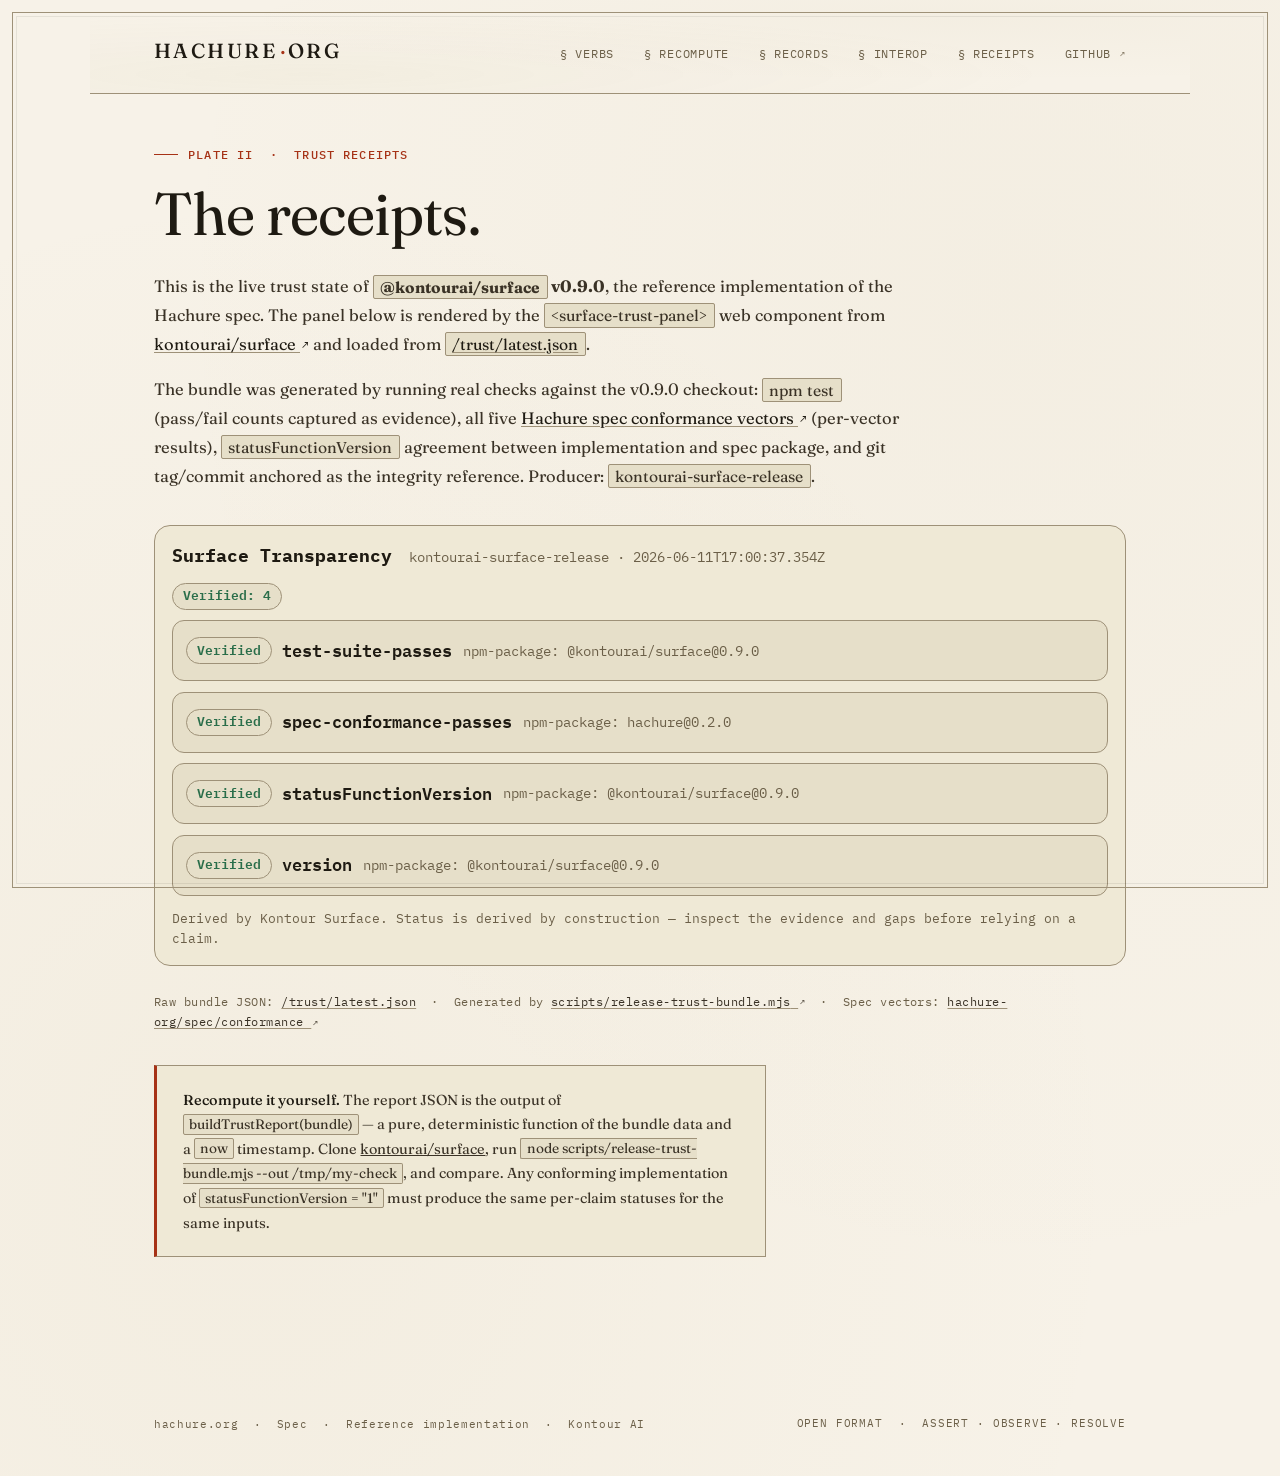
==== trust.html @ dd7e86bf "Polish mobile header and external link arrows" ====
<!DOCTYPE html>
<html lang="en">
<head>
  <meta charset="UTF-8" />
  <meta name="viewport" content="width=device-width, initial-scale=1.0" />
  <title>Receipts — Plate II · Hachure</title>
  <meta name="description" content="The live trust state of @kontourai/surface v0.9.0, the reference implementation of the Hachure spec. Generated by running real checks and capturing evidence." />
  <link rel="icon" type="image/svg+xml" href="/favicon.svg" />
  <link rel="stylesheet" href="/styles.css" />
  <!-- Surface trust-panel web component — dependency-free ES module -->
  <script type="module" src="/assets/trust-panel.js"></script>
  <style>
    /* Plate II — trust page overrides and extensions */
    .trust-intro {
      max-width: var(--col-text);
      font-size: 0.97rem;
      color: var(--ink-mid);
      line-height: 1.75;
      margin-bottom: 2rem;
    }

    .trust-intro p + p {
      margin-top: 1em;
    }

    .trust-intro code {
      font-family: inherit;
      font-size: 0.95em;
      background: var(--paper-dark);
      border: var(--rule);
      padding: 0.1em 0.4em;
      border-radius: var(--radius);
      overflow-wrap: anywhere;
    }

    .trust-intro a {
      color: var(--ink);
      text-decoration: underline;
      text-underline-offset: 2px;
      text-decoration-color: var(--ink-faint);
      transition: color 0.15s, text-decoration-color 0.15s;
    }

    .trust-intro a:hover {
      color: var(--red);
      text-decoration-color: var(--red);
    }

    /* Panel host — override Surface panel defaults to match paper palette */
    surface-trust-panel {
      display: block;
      --k-font-ui: 'IBM Plex Mono', 'Courier New', monospace;
      --k-text: var(--ink);
      --k-text-muted: var(--ink-light);
      --k-panel: var(--paper-warm);
      --k-panel-raised: var(--paper-dark);
      --k-line: var(--ink-faint);
      --k-positive: #2a6e4a;
      --k-caution: #7a5200;
      --k-negative: var(--red);
    }

    .trust-json-link {
      margin-top: 1.5rem;
      font-family: var(--font-mono);
      font-size: 0.72rem;
      color: var(--ink-light);
      letter-spacing: 0.04em;
    }

    .trust-json-link a {
      color: var(--ink-mid);
      text-decoration: underline;
      text-underline-offset: 2px;
      text-decoration-color: var(--ink-faint);
      transition: color 0.15s;
    }

    .trust-json-link a:hover {
      color: var(--red);
    }

    .recompute-note {
      margin-top: 2rem;
      padding: 1.25rem 1.5rem;
      background: var(--paper-warm);
      border: var(--rule);
      border-left: 3px solid var(--red);
      font-size: 0.85rem;
      color: var(--ink-mid);
      line-height: 1.7;
      max-width: var(--col-text);
    }

    .recompute-note strong {
      color: var(--ink);
      font-weight: 500;
    }

    .recompute-note code {
      font-family: inherit;
      font-size: 0.95em;
      background: var(--paper-dark);
      border: var(--rule);
      padding: 0.1em 0.4em;
      border-radius: var(--radius);
      overflow-wrap: anywhere;
    }
  </style>
</head>
<body>

  <!-- ============================================================
       HEADER
       ============================================================ -->
  <header class="site-header site-wrapper" role="banner">
    <a class="site-wordmark" href="/" aria-label="Hachure home">
      Hachure<span aria-hidden="true">·</span>org
    </a>
    <nav class="site-nav" aria-label="Primary navigation">
      <a href="/#verbs">§ Verbs</a>
      <a href="/#recompute">§ Recompute</a>
      <a href="/#records">§ Records</a>
      <a href="/#interop">§ Interop</a>
      <a href="/trust.html" aria-current="page">§ Receipts</a>
      <a href="https://github.com/hachure-org/spec" target="_blank" rel="noopener noreferrer">GitHub <span class="external-arrow" aria-hidden="true">↗</span><span class="sr-only"> opens external site</span></a>
    </nav>
  </header>

  <!-- ============================================================
       MAIN
       ============================================================ -->
  <main>
    <section class="section site-wrapper" aria-labelledby="trust-heading" style="padding-top: 3rem;">

      <p class="plate-label" aria-hidden="true">Plate&nbsp;II &nbsp;·&nbsp; Trust receipts</p>

      <h1 class="section-title" id="trust-heading" style="font-size: clamp(2rem, 5vw, 3.5rem);">
        The receipts.
      </h1>

      <div class="trust-intro">
        <p>
          This is the live trust state of <strong><code>@kontourai/surface</code> v0.9.0</strong>,
          the reference implementation of the Hachure spec.
          The panel below is rendered by the <code>&lt;surface-trust-panel&gt;</code> web component
          from <a href="https://github.com/kontourai/surface" target="_blank" rel="noopener noreferrer">kontourai/surface <span class="external-arrow" aria-hidden="true">↗</span><span class="sr-only"> opens external site</span></a>
          and loaded from <a href="/trust/latest.json"><code>/trust/latest.json</code></a>.
        </p>
        <p>
          The bundle was generated by running real checks against the v0.9.0 checkout:
          <code>npm test</code> (pass/fail counts captured as evidence),
          all five <a href="https://github.com/hachure-org/spec/tree/main/conformance" target="_blank" rel="noopener noreferrer">Hachure spec conformance vectors <span class="external-arrow" aria-hidden="true">↗</span><span class="sr-only"> opens external site</span></a> (per-vector results),
          <code>statusFunctionVersion</code> agreement between implementation and spec package,
          and git tag/commit anchored as the integrity reference.
          Producer: <code>kontourai-surface-release</code>.
        </p>
      </div>

      <!-- The trust panel — loads /trust/latest.json via fetch -->
      <surface-trust-panel src="/trust/latest.json"></surface-trust-panel>

      <p class="trust-json-link">
        Raw bundle JSON: <a href="/trust/latest.json">/trust/latest.json</a>
        &nbsp;·&nbsp;
        Generated by <a href="https://github.com/kontourai/surface/blob/main/scripts/release-trust-bundle.mjs" target="_blank" rel="noopener noreferrer"><code>scripts/release-trust-bundle.mjs</code> <span class="external-arrow" aria-hidden="true">↗</span><span class="sr-only"> opens external site</span></a>
        &nbsp;·&nbsp;
        Spec vectors: <a href="https://github.com/hachure-org/spec/tree/main/conformance" target="_blank" rel="noopener noreferrer">hachure-org/spec/conformance <span class="external-arrow" aria-hidden="true">↗</span><span class="sr-only"> opens external site</span></a>
      </p>

      <div class="recompute-note" role="note">
        <strong>Recompute it yourself.</strong>
        The report JSON is the output of <code>buildTrustReport(bundle)</code> — a pure, deterministic
        function of the bundle data and a <code>now</code> timestamp.
        Clone <a href="https://github.com/kontourai/surface" target="_blank" rel="noopener noreferrer">kontourai/surface</a>,
        run <code>node scripts/release-trust-bundle.mjs --out /tmp/my-check</code>,
        and compare.
        Any conforming implementation of <code>statusFunctionVersion = "1"</code> must produce the same
        per-claim statuses for the same inputs.
      </div>

    </section>

    <!-- ============================================================
         FOOTER
         ============================================================ -->
    <footer class="status-footer site-wrapper" role="contentinfo" id="status">

      <div class="site-footer-base">
        <p class="footer-base-left">
          hachure.org &nbsp;·&nbsp;
          <a href="https://github.com/hachure-org/spec" target="_blank" rel="noopener noreferrer">Spec</a>
          &nbsp;·&nbsp;
          <a href="https://github.com/kontourai/surface" target="_blank" rel="noopener noreferrer">Reference implementation</a>
          &nbsp;·&nbsp;
          <a href="https://kontourai.io" target="_blank" rel="noopener noreferrer">Kontour AI</a>
        </p>
        <p class="footer-base-right">
          Open format &nbsp;·&nbsp; Assert · Observe · Resolve
        </p>
      </div>

    </footer>

  </main>

  <!-- Scroll-reveal -->
  <script>
    (function () {
      if (!('IntersectionObserver' in window)) return;
      var observer = new IntersectionObserver(function (entries) {
        entries.forEach(function (entry) {
          if (entry.isIntersecting) {
            entry.target.classList.add('visible');
            observer.unobserve(entry.target);
          }
        });
      }, { threshold: 0.08 });
      document.querySelectorAll('.reveal').forEach(function (el) {
        observer.observe(el);
      });
    }());
  </script>

</body>
</html>
---- styles.css ----
/* ============================================================
   HACHURE.ORG — Cartographic survey-plate aesthetic
   Vintage engraved map × modern spec document
   ============================================================ */

/* --- Google Fonts --- */
@import url('https://fonts.googleapis.com/css2?family=Fraunces:ital,opsz,wght@0,9..144,300;0,9..144,400;0,9..144,500;0,9..144,600;1,9..144,300;1,9..144,400&family=IBM+Plex+Mono:wght@400;500&display=swap');

/* --- Design tokens --- */
:root {
  /* Paper and ink — iron-gall palette */
  --paper:        #F7F2E8;
  --paper-warm:   #EFE9D6;
  --paper-dark:   #E6DFC9;
  --ink:          #1E1A12;        /* iron-gall near-black */
  --ink-mid:      #3A3226;        /* mid ink for body */
  --ink-light:    #6B5F48;        /* light ink for marginalia */
  --ink-faint:    #9E9178;        /* faintest ink — rules, plates */

  /* Surveyor's red — single sharp accent */
  --red:          #A63216;        /* oxide / cadmium red */
  --red-light:    #C94020;        /* brighter red for hover */
  --red-faint:    rgba(166, 50, 22, 0.12);

  /* Typography */
  --font-display: 'Fraunces', Georgia, 'Times New Roman', serif;
  --font-body:    'Fraunces', Georgia, 'Times New Roman', serif;
  --font-mono:    'IBM Plex Mono', 'Courier New', monospace;

  /* Spacing — generous survey-plate margins */
  --gutter:       clamp(1.5rem, 5vw, 4rem);
  --col-text:     68ch;
  --radius:       2px;
  --sticky-header-offset: 7rem;

  /* Thin rules */
  --rule:         1px solid var(--ink-faint);
  --rule-accent:  1px solid var(--red);
}

/* --- Reset & base --- */
*, *::before, *::after {
  box-sizing: border-box;
  margin: 0;
  padding: 0;
}

html {
  font-size: 17px;
  -webkit-font-smoothing: antialiased;
  text-rendering: optimizeLegibility;
  scroll-behavior: smooth;
  scroll-padding-top: var(--sticky-header-offset);
}

body {
  background-color: var(--paper);
  color: var(--ink);
  font-family: var(--font-body);
  font-weight: 400;
  line-height: 1.65;
  min-height: 100vh;
  /* Subtle paper texture via CSS noise pattern */
  background-image:
    radial-gradient(ellipse at 20% 80%, rgba(180,160,100,0.06) 0%, transparent 60%),
    radial-gradient(ellipse at 80% 20%, rgba(160,140,80,0.04) 0%, transparent 60%);
}

/* --- Plate border framing --- */
body::before {
  content: '';
  display: block;
  position: fixed;
  inset: 12px;
  border: 1px solid var(--ink-faint);
  pointer-events: none;
  z-index: 100;
}

body::after {
  content: '';
  display: block;
  position: fixed;
  inset: 16px;
  border: 1px solid rgba(30, 26, 18, 0.08);
  pointer-events: none;
  z-index: 99;
}

/* --- Layout wrapper --- */
.site-wrapper {
  max-width: 1100px;
  margin: 0 auto;
  padding: 0 var(--gutter);
}

/* ============================================================
   HEADER / NAV
   ============================================================ */

.site-header {
  position: sticky;
  top: 0;
  z-index: 80;
  padding-block: 2rem 1.5rem;
  background-color: var(--paper);
  background-image:
    radial-gradient(ellipse at 20% 80%, rgba(180,160,100,0.06) 0%, transparent 60%),
    radial-gradient(ellipse at 80% 20%, rgba(160,140,80,0.04) 0%, transparent 60%);
  border-bottom: var(--rule);
  display: flex;
  align-items: baseline;
  justify-content: space-between;
  gap: 1rem;
  flex-wrap: wrap;
}

.site-wordmark {
  font-family: var(--font-display);
  font-size: clamp(1rem, 2.5vw, 1.2rem);
  font-weight: 500;
  letter-spacing: 0.12em;
  text-transform: uppercase;
  color: var(--ink);
  text-decoration: none;
}

.site-wordmark span {
  color: var(--red);
  margin-left: 0.15em;
}

.site-nav {
  display: flex;
  gap: 1.75rem;
  align-items: baseline;
  flex-wrap: wrap;
}

.site-nav a {
  font-family: var(--font-mono);
  font-size: 0.72rem;
  font-weight: 400;
  letter-spacing: 0.06em;
  color: var(--ink-light);
  text-decoration: none;
  text-transform: uppercase;
  transition: color 0.15s ease;
}

.site-nav a:hover {
  color: var(--red);
}

.external-arrow {
  display: inline-block;
  font-family: var(--font-mono);
  font-size: 0.68em;
  line-height: 1;
  margin-left: 0.18em;
  position: relative;
  top: -0.08em;
}

/* ============================================================
   HERO
   ============================================================ */

.hero {
  position: relative;
  padding-block-start: 3rem;
  overflow: hidden;
}

.hero-grid {
  display: grid;
  grid-template-columns: 1fr 1fr;
  gap: 3rem;
  align-items: start;
}

.hero-text {
  padding-top: 2rem;
  position: relative;
  z-index: 2;
}

/* Plate number — marginalia style */
.plate-label {
  font-family: var(--font-mono);
  font-size: 0.68rem;
  font-weight: 500;
  letter-spacing: 0.1em;
  color: var(--red);
  text-transform: uppercase;
  margin-bottom: 1rem;
  display: flex;
  align-items: center;
  gap: 0.6rem;
}

.plate-label::before {
  content: '';
  display: inline-block;
  width: 24px;
  height: 1px;
  background: var(--red);
}

.hero-heading {
  font-family: var(--font-display);
  font-size: clamp(3.5rem, 8vw, 6.5rem);
  font-weight: 300;
  line-height: 0.92;
  letter-spacing: -0.02em;
  color: var(--ink);
  margin-bottom: 0.5rem;

  /* Staggered fade-up on load */
  animation: fade-up 0.7s ease-out both;
  animation-delay: 0.1s;
}

.hero-subhead {
  font-family: var(--font-display);
  font-size: clamp(1.1rem, 2.5vw, 1.55rem);
  font-weight: 300;
  font-style: italic;
  color: var(--ink-mid);
  margin-bottom: 2.5rem;
  line-height: 1.3;

  animation: fade-up 0.7s ease-out both;
  animation-delay: 0.22s;
}

.hero-definition {
  font-size: 0.98rem;
  font-weight: 400;
  color: var(--ink-mid);
  line-height: 1.7;
  max-width: 48ch;
  border-left: 2px solid var(--ink-faint);
  padding-left: 1.2rem;
  margin-bottom: 2.5rem;

  animation: fade-up 0.7s ease-out both;
  animation-delay: 0.34s;
}

.hero-definition strong {
  color: var(--ink);
  font-weight: 500;
}

.hero-namespace {
  font-family: var(--font-mono);
  font-size: 0.75rem;
  color: var(--ink-light);
  letter-spacing: 0.04em;

  animation: fade-up 0.7s ease-out both;
  animation-delay: 0.46s;
}

.hero-namespace code {
  background: var(--paper-dark);
  border: var(--rule);
  padding: 0.15em 0.5em;
  border-radius: var(--radius);
  font-family: var(--font-mono);
  color: var(--ink);
}

/* Hero SVG panel */
.hero-illustration {
  position: relative;
  display: flex;
  align-items: flex-start;
  justify-content: center;
  overflow: hidden;
  opacity: 0;
  animation: fade-in 1s ease-out 0.3s both;
}

.hero-illustration img,
.hero-illustration svg {
  width: 100%;
  height: auto;
  max-width: 480px;
  display: block;
  filter: sepia(8%) contrast(1.05);
}

/* Thin plate rule below hero */
.hero-rule {
  margin: 3rem 0 0;
  border: none;
  border-top: var(--rule);
  position: relative;
}

.hero-rule::after {
  content: '— PLATE I —';
  position: absolute;
  top: -0.7em;
  left: 50%;
  transform: translateX(-50%);
  background: var(--paper);
  padding: 0 1em;
  font-family: var(--font-mono);
  font-size: 0.6rem;
  letter-spacing: 0.14em;
  color: var(--ink-faint);
  text-transform: uppercase;
}

/* ============================================================
   SECTION COMMON
   ============================================================ */

.section {
  padding-block: 4rem;
  border-bottom: var(--rule);
}

#verbs {
  scroll-margin-top: 2rem;
}

.section:last-of-type {
  border-bottom: none;
}

.section-label {
  font-family: var(--font-mono);
  font-size: 0.68rem;
  font-weight: 500;
  letter-spacing: 0.1em;
  color: var(--red);
  text-transform: uppercase;
  margin-bottom: 1.25rem;
  display: flex;
  align-items: center;
  gap: 0.75rem;
}

.section-number {
  font-style: normal;
  color: var(--ink-light);
  font-weight: 400;
}

.section-title {
  font-family: var(--font-display);
  font-size: clamp(1.8rem, 4vw, 2.8rem);
  font-weight: 400;
  line-height: 1.1;
  letter-spacing: -0.01em;
  color: var(--ink);
  margin-bottom: 1.5rem;
}

.section-body {
  max-width: var(--col-text);
  font-size: 0.97rem;
  color: var(--ink-mid);
  line-height: 1.75;
}

.section-body p + p {
  margin-top: 1em;
}

/* ============================================================
   §1 — THE THREE VERBS (Assert / Observe / Resolve)
   ============================================================ */

.verbs-grid {
  display: grid;
  grid-template-columns: repeat(3, 1fr);
  gap: 0;
  border: var(--rule);
  margin-top: 2.5rem;
}

.verb-card {
  padding: 2rem 1.75rem;
  border-right: var(--rule);
  position: relative;
}

.verb-card:last-child {
  border-right: none;
}

.verb-number {
  font-family: var(--font-mono);
  font-size: 0.62rem;
  font-weight: 500;
  letter-spacing: 0.1em;
  color: var(--ink-faint);
  text-transform: uppercase;
  margin-bottom: 0.75rem;
  display: block;
}

.verb-name {
  font-family: var(--font-display);
  font-size: clamp(1.6rem, 3.5vw, 2.4rem);
  font-weight: 400;
  color: var(--ink);
  line-height: 1;
  margin-bottom: 0.75rem;
}

.verb-name em {
  font-style: italic;
  color: var(--red);
}

.verb-desc {
  font-size: 0.88rem;
  color: var(--ink-mid);
  line-height: 1.65;
}

/* thin accent rule top on hover */
.verb-card::before {
  content: '';
  display: block;
  position: absolute;
  top: -1px;
  left: 0;
  right: 0;
  height: 2px;
  background: var(--red);
  transform: scaleX(0);
  transform-origin: left;
  transition: transform 0.25s ease;
}

.verb-card:hover::before {
  transform: scaleX(1);
}

/* ============================================================
   §2 — RECOMPUTE IT YOURSELF
   ============================================================ */

.recompute-layout {
  display: grid;
  grid-template-columns: 5fr 4fr;
  gap: 4rem;
  align-items: start;
}

.status-formula {
  margin: 2rem 0;
  padding: 1.5rem 1.75rem;
  background: var(--paper-warm);
  border: var(--rule);
  border-left: 3px solid var(--red);
  position: relative;
}

.status-formula code {
  font-family: var(--font-mono);
  font-size: clamp(0.78rem, 1.5vw, 0.9rem);
  color: var(--ink);
  letter-spacing: 0.02em;
  white-space: pre-wrap;
  word-break: break-word;
}

.status-formula .formula-label {
  font-family: var(--font-mono);
  font-size: 0.6rem;
  letter-spacing: 0.1em;
  text-transform: uppercase;
  color: var(--red);
  margin-bottom: 0.5rem;
  display: block;
}

.status-list {
  margin-top: 1.5rem;
}

.status-list-title {
  font-family: var(--font-mono);
  font-size: 0.7rem;
  letter-spacing: 0.1em;
  text-transform: uppercase;
  color: var(--ink-light);
  margin-bottom: 1rem;
}

.status-table {
  width: 100%;
  border-collapse: collapse;
  font-size: 0.82rem;
}

.status-table tr {
  border-bottom: 1px solid var(--paper-dark);
}

.status-table tr:last-child {
  border-bottom: none;
}

.status-table td {
  padding: 0.5rem 0;
  vertical-align: top;
}

.status-table td:first-child {
  font-family: var(--font-mono);
  font-size: 0.75rem;
  color: var(--ink);
  font-weight: 500;
  width: 7em;
  padding-right: 1rem;
  white-space: nowrap;
}

.status-table td:last-child {
  color: var(--ink-mid);
  line-height: 1.55;
}

/* Status badge dots */
.status-dot {
  display: inline-block;
  width: 6px;
  height: 6px;
  border-radius: 50%;
  margin-right: 0.4em;
  vertical-align: middle;
  position: relative;
  top: -1px;
}

.dot-unknown     { background: var(--ink-faint); }
.dot-proposed    { background: #8B7355; }
.dot-assumed     { background: #6B8C6B; }
.dot-verified    { background: var(--red); }
.dot-stale       { background: #B8860B; }
.dot-disputed    { background: #A0522D; }
.dot-superseded  { background: var(--ink-light); }
.dot-rejected    { background: var(--ink-mid); }

/* Conformance block (right column) */
.conformance-aside {
  padding-top: 0.5rem;
}

.conformance-aside h3 {
  font-family: var(--font-display);
  font-size: 1.1rem;
  font-weight: 400;
  font-style: italic;
  color: var(--ink);
  margin-bottom: 1rem;
  padding-bottom: 0.75rem;
  border-bottom: var(--rule);
}

.conformance-aside p {
  font-size: 0.86rem;
  color: var(--ink-mid);
  line-height: 1.7;
  margin-bottom: 1rem;
}

.conformance-aside .mono-note {
  font-family: var(--font-mono);
  font-size: 0.72rem;
  color: var(--ink-light);
  letter-spacing: 0.02em;
  padding: 0.75rem;
  background: var(--paper-warm);
  border: var(--rule);
  line-height: 1.6;
}

/* ============================================================
   §3 — CORE RECORDS
   ============================================================ */

.records-intro {
  max-width: var(--col-text);
  font-size: 0.97rem;
  color: var(--ink-mid);
  line-height: 1.75;
  margin-bottom: 2.5rem;
}

.records-strip {
  display: grid;
  grid-template-columns: repeat(auto-fill, minmax(280px, 1fr));
  gap: 0;
  border: var(--rule);
}

.record-item {
  padding: 1.5rem 1.5rem 1.25rem;
  border-bottom: var(--rule);
  border-right: var(--rule);
  position: relative;
  transition: background 0.15s ease;
}

.record-item:hover {
  background: var(--paper-warm);
}

/* Remove right border for items at right edge */
.record-item:nth-child(3n),
.record-item:last-child {
  border-right: none;
}

/* Last row: remove bottom borders */
.record-item:nth-last-child(-n+3) {
  border-bottom: none;
}

.record-name {
  font-family: var(--font-mono);
  font-size: 0.8rem;
  font-weight: 500;
  color: var(--ink);
  letter-spacing: 0.03em;
  margin-bottom: 0.5rem;
  display: flex;
  align-items: center;
  gap: 0.5rem;
}

.record-name::before {
  content: '';
  display: inline-block;
  width: 5px;
  height: 5px;
  background: var(--red);
  border-radius: 50%;
  flex-shrink: 0;
}

.record-desc {
  font-size: 0.84rem;
  color: var(--ink-mid);
  line-height: 1.6;
}

/* ============================================================
   §4 — PLAYS NICELY
   ============================================================ */

.interop-intro {
  max-width: var(--col-text);
  font-size: 0.97rem;
  color: var(--ink-mid);
  line-height: 1.75;
  margin-bottom: 2.5rem;
}

.interop-grid {
  display: grid;
  grid-template-columns: repeat(auto-fill, minmax(220px, 1fr));
  gap: 0;
  border: var(--rule);
}

.interop-item {
  padding: 1.5rem;
  border-bottom: var(--rule);
  border-right: var(--rule);
}

.interop-item:nth-child(4n) {
  border-right: none;
}

.interop-item:nth-last-child(-n+4) {
  border-bottom: none;
}

.interop-standard {
  font-family: var(--font-mono);
  font-size: 0.72rem;
  font-weight: 500;
  color: var(--red);
  letter-spacing: 0.06em;
  text-transform: uppercase;
  margin-bottom: 0.5rem;
  display: block;
}

.interop-role {
  font-size: 0.82rem;
  color: var(--ink-mid);
  line-height: 1.6;
}

.interop-role strong {
  color: var(--ink);
  font-weight: 500;
}

/* ============================================================
   §5 — STATUS / FOOTER
   ============================================================ */

.status-footer {
  padding-block: 3.5rem 2.5rem;
}

.status-footer-grid {
  display: grid;
  grid-template-columns: 1fr 1fr 1fr;
  gap: 3rem;
  padding-bottom: 3rem;
  border-bottom: var(--rule);
}

.footer-col-title {
  font-family: var(--font-mono);
  font-size: 0.66rem;
  font-weight: 500;
  letter-spacing: 0.12em;
  text-transform: uppercase;
  color: var(--ink-faint);
  margin-bottom: 1rem;
  padding-bottom: 0.6rem;
  border-bottom: var(--rule);
}

.footer-col-body {
  font-size: 0.85rem;
  color: var(--ink-mid);
  line-height: 1.7;
}

.footer-col-body a {
  color: var(--ink);
  text-decoration: underline;
  text-underline-offset: 2px;
  text-decoration-color: var(--ink-faint);
  transition: color 0.15s, text-decoration-color 0.15s;
}

.footer-col-body a:hover {
  color: var(--red);
  text-decoration-color: var(--red);
}

.footer-col-body code {
  font-family: var(--font-mono);
  font-size: 0.78rem;
  background: var(--paper-dark);
  border: var(--rule);
  padding: 0.1em 0.4em;
  border-radius: var(--radius);
}

.footer-col-body .status-badge {
  display: inline-block;
  font-family: var(--font-mono);
  font-size: 0.65rem;
  font-weight: 500;
  letter-spacing: 0.06em;
  text-transform: uppercase;
  color: var(--red);
  border: 1px solid var(--red);
  padding: 0.2em 0.5em;
  border-radius: var(--radius);
  margin-bottom: 0.75rem;
}

.site-footer-base {
  display: flex;
  align-items: center;
  justify-content: space-between;
  flex-wrap: wrap;
  gap: 1rem;
  padding-top: 1.75rem;
}

.footer-base-left {
  font-family: var(--font-mono);
  font-size: 0.66rem;
  letter-spacing: 0.06em;
  color: var(--ink-light);
}

.footer-base-left a {
  color: var(--ink-light);
  text-decoration: none;
  transition: color 0.15s;
}

.footer-base-left a:hover {
  color: var(--red);
}

.footer-base-right {
  font-family: var(--font-mono);
  font-size: 0.62rem;
  letter-spacing: 0.08em;
  color: var(--ink-light);
  text-transform: uppercase;
}

/* ============================================================
   ANIMATIONS
   ============================================================ */

@keyframes fade-up {
  from {
    opacity: 0;
    transform: translateY(14px);
  }
  to {
    opacity: 1;
    transform: translateY(0);
  }
}

@keyframes fade-in {
  from { opacity: 0; }
  to   { opacity: 1; }
}

/* Section reveal on scroll */
.reveal {
  opacity: 0;
  transform: translateY(20px);
  transition: opacity 0.6s ease, transform 0.6s ease;
}

.reveal.visible {
  opacity: 1;
  transform: none;
}

@media (prefers-reduced-motion: reduce) {
  .reveal {
    opacity: 1;
    transform: none;
    transition: none;
  }
  .hero-heading, .hero-subhead, .hero-definition,
  .hero-namespace, .hero-illustration {
    animation: none;
    opacity: 1;
    transform: none;
  }
}

/* ============================================================
   RESPONSIVE
   ============================================================ */

@media (max-width: 900px) {
  :root {
    --sticky-header-offset: 8.5rem;
  }

  .hero-grid {
    grid-template-columns: 1fr;
    gap: 2rem;
  }

  .hero-illustration {
    order: -1;
    opacity: 1;
  }

  .hero-illustration img {
    max-width: 320px;
    margin: 0 auto;
  }

  .recompute-layout {
    grid-template-columns: 1fr;
    gap: 2.5rem;
  }

  .verbs-grid {
    grid-template-columns: 1fr;
  }

  .verb-card {
    border-right: none;
    border-bottom: var(--rule);
  }

  .verb-card:last-child {
    border-bottom: none;
  }

  .status-footer-grid {
    grid-template-columns: 1fr 1fr;
    gap: 2rem;
  }
}

@media (max-width: 600px) {
  :root {
    --sticky-header-offset: 7.25rem;
  }

  body::before, body::after { display: none; }

  .site-header {
    align-items: flex-start;
    gap: 0.75rem;
    padding-block: 0.9rem 0.8rem;
  }

  .site-nav {
    display: grid;
    grid-template-columns: repeat(3, minmax(0, 1fr));
    gap: 0.35rem 0.75rem;
    width: 100%;
  }

  .site-nav a {
    font-size: 0.62rem;
    line-height: 1.25;
    white-space: nowrap;
  }

  .status-footer-grid {
    grid-template-columns: 1fr;
  }

  .records-strip {
    grid-template-columns: 1fr;
  }

  .record-item {
    border-right: none !important;
  }

  .record-item:nth-last-child(-n+3) {
    border-bottom: var(--rule) !important;
  }

  .record-item:last-child {
    border-bottom: none !important;
  }

  .interop-grid {
    grid-template-columns: 1fr 1fr;
  }

  .interop-item:nth-child(4n) {
    border-right: var(--rule);
  }

  .interop-item:nth-child(2n) {
    border-right: none !important;
  }

  .site-footer-base {
    flex-direction: column;
    gap: 0.5rem;
  }
}

/* ============================================================
   UTILITY
   ============================================================ */

.sr-only {
  position: absolute;
  width: 1px;
  height: 1px;
  padding: 0;
  margin: -1px;
  overflow: hidden;
  clip: rect(0,0,0,0);
  white-space: nowrap;
  border-width: 0;
}

a {
  color: inherit;
}

code {
  font-family: inherit;
  font-size: 0.95em;
  overflow-wrap: anywhere;
}
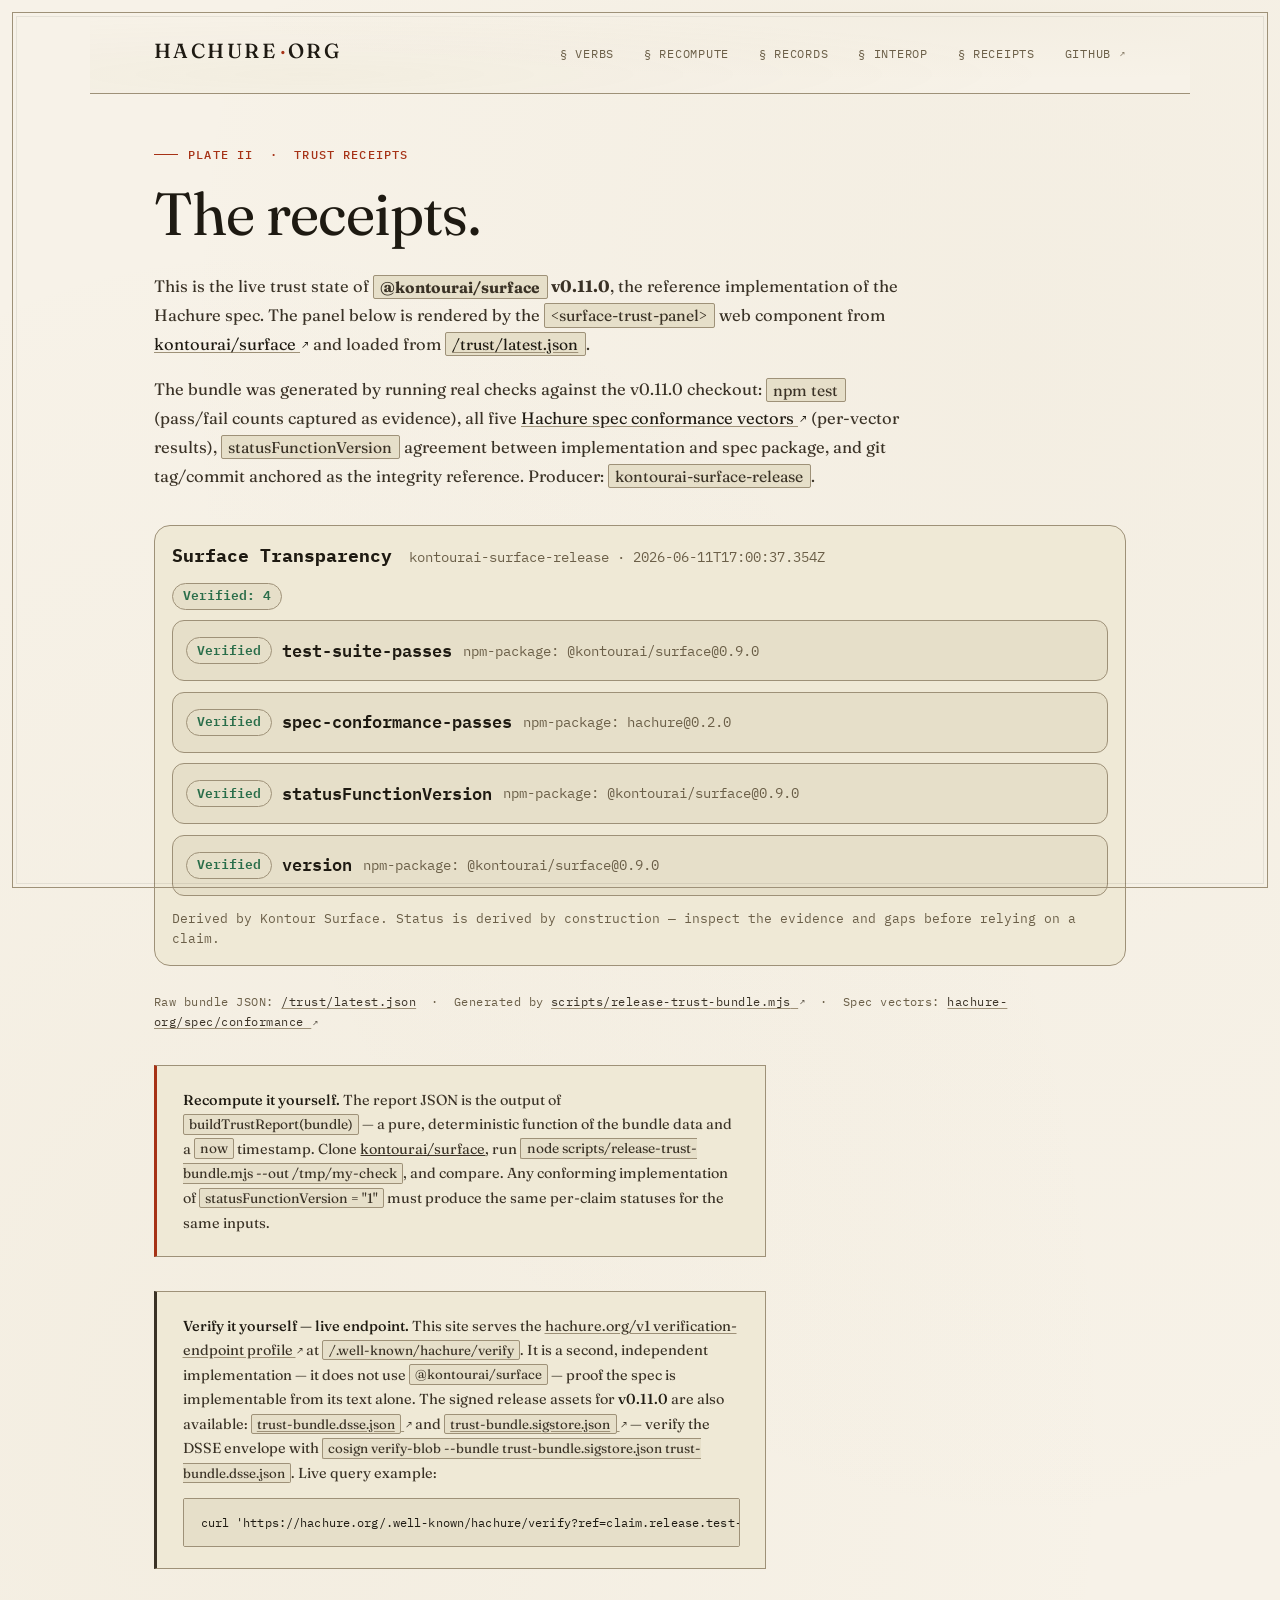
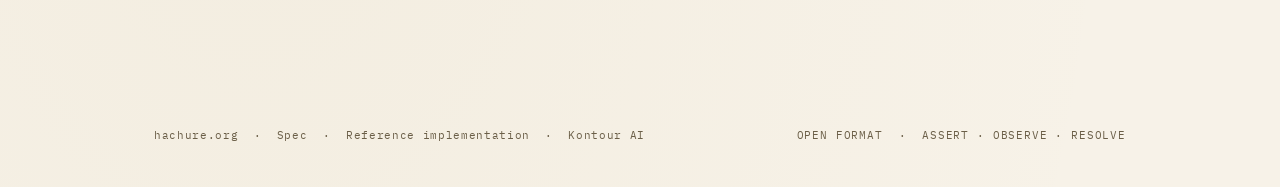
==== commit dc20d2bd: "Verification endpoint: live /.well-known/hachure/verify + v0.11.0 trust bundle - functions/[[path]]." ====
--- a/trust.html
+++ b/trust.html
@@ -4,7 +4,7 @@
   <meta charset="UTF-8" />
   <meta name="viewport" content="width=device-width, initial-scale=1.0" />
   <title>Receipts — Plate II · Hachure</title>
-  <meta name="description" content="The live trust state of @kontourai/surface v0.9.0, the reference implementation of the Hachure spec. Generated by running real checks and capturing evidence." />
+  <meta name="description" content="The live trust state of @kontourai/surface v0.11.0, the reference implementation of the Hachure spec. Generated by running real checks and capturing evidence." />
   <link rel="icon" type="image/svg+xml" href="/favicon.svg" />
   <link rel="stylesheet" href="/styles.css" />
   <!-- Surface trust-panel web component — dependency-free ES module -->
@@ -105,6 +105,59 @@
       padding: 0.1em 0.4em;
       border-radius: var(--radius);
       overflow-wrap: anywhere;
+    }
+
+    .verify-note {
+      margin-top: 2rem;
+      padding: 1.25rem 1.5rem;
+      background: var(--paper-warm);
+      border: var(--rule);
+      border-left: 3px solid var(--ink-mid);
+      font-size: 0.85rem;
+      color: var(--ink-mid);
+      line-height: 1.7;
+      max-width: var(--col-text);
+    }
+
+    .verify-note strong {
+      color: var(--ink);
+      font-weight: 500;
+    }
+
+    .verify-note code {
+      font-family: inherit;
+      font-size: 0.92em;
+      background: var(--paper-dark);
+      border: var(--rule);
+      padding: 0.1em 0.4em;
+      border-radius: var(--radius);
+      overflow-wrap: anywhere;
+    }
+
+    .verify-note a {
+      color: var(--ink-mid);
+      text-decoration: underline;
+      text-underline-offset: 2px;
+      text-decoration-color: var(--ink-faint);
+      transition: color 0.15s;
+    }
+
+    .verify-note a:hover {
+      color: var(--red);
+    }
+
+    .verify-curl {
+      margin-top: 0.75rem;
+      padding: 0.75rem 1rem;
+      background: var(--paper-dark);
+      border: var(--rule);
+      border-radius: var(--radius);
+      font-family: var(--font-mono);
+      font-size: 0.72rem;
+      color: var(--ink);
+      overflow-x: auto;
+      white-space: pre;
+      letter-spacing: 0.01em;
     }
   </style>
 </head>
@@ -141,14 +194,14 @@
 
       <div class="trust-intro">
         <p>
-          This is the live trust state of <strong><code>@kontourai/surface</code> v0.9.0</strong>,
+          This is the live trust state of <strong><code>@kontourai/surface</code> v0.11.0</strong>,
           the reference implementation of the Hachure spec.
           The panel below is rendered by the <code>&lt;surface-trust-panel&gt;</code> web component
           from <a href="https://github.com/kontourai/surface" target="_blank" rel="noopener noreferrer">kontourai/surface <span class="external-arrow" aria-hidden="true">↗</span><span class="sr-only"> opens external site</span></a>
           and loaded from <a href="/trust/latest.json"><code>/trust/latest.json</code></a>.
         </p>
         <p>
-          The bundle was generated by running real checks against the v0.9.0 checkout:
+          The bundle was generated by running real checks against the v0.11.0 checkout:
           <code>npm test</code> (pass/fail counts captured as evidence),
           all five <a href="https://github.com/hachure-org/spec/tree/main/conformance" target="_blank" rel="noopener noreferrer">Hachure spec conformance vectors <span class="external-arrow" aria-hidden="true">↗</span><span class="sr-only"> opens external site</span></a> (per-vector results),
           <code>statusFunctionVersion</code> agreement between implementation and spec package,
@@ -177,6 +230,23 @@
         and compare.
         Any conforming implementation of <code>statusFunctionVersion = "1"</code> must produce the same
         per-claim statuses for the same inputs.
+      </div>
+
+      <div class="verify-note" role="note">
+        <strong>Verify it yourself — live endpoint.</strong>
+        This site serves the
+        <a href="https://github.com/hachure-org/spec/blob/main/verification-endpoint.md" target="_blank" rel="noopener noreferrer">hachure.org/v1 verification-endpoint profile <span class="external-arrow" aria-hidden="true">↗</span><span class="sr-only"> opens external site</span></a>
+        at <code>/.well-known/hachure/verify</code>.
+        It is a second, independent implementation — it does not use <code>@kontourai/surface</code> —
+        proof the spec is implementable from its text alone.
+        The signed release assets for <strong>v0.11.0</strong> are also available:
+        <a href="https://github.com/kontourai/surface/releases/download/v0.11.0/trust-bundle.dsse.json" target="_blank" rel="noopener noreferrer"><code>trust-bundle.dsse.json</code> <span class="external-arrow" aria-hidden="true">↗</span><span class="sr-only"> opens external site</span></a>
+        and
+        <a href="https://github.com/kontourai/surface/releases/download/v0.11.0/trust-bundle.sigstore.json" target="_blank" rel="noopener noreferrer"><code>trust-bundle.sigstore.json</code> <span class="external-arrow" aria-hidden="true">↗</span><span class="sr-only"> opens external site</span></a>
+        — verify the DSSE envelope with
+        <code>cosign verify-blob --bundle trust-bundle.sigstore.json trust-bundle.dsse.json</code>.
+        Live query example:
+        <div class="verify-curl">curl 'https://hachure.org/.well-known/hachure/verify?ref=claim.release.test-suite-passes'</div>
       </div>
 
     </section>
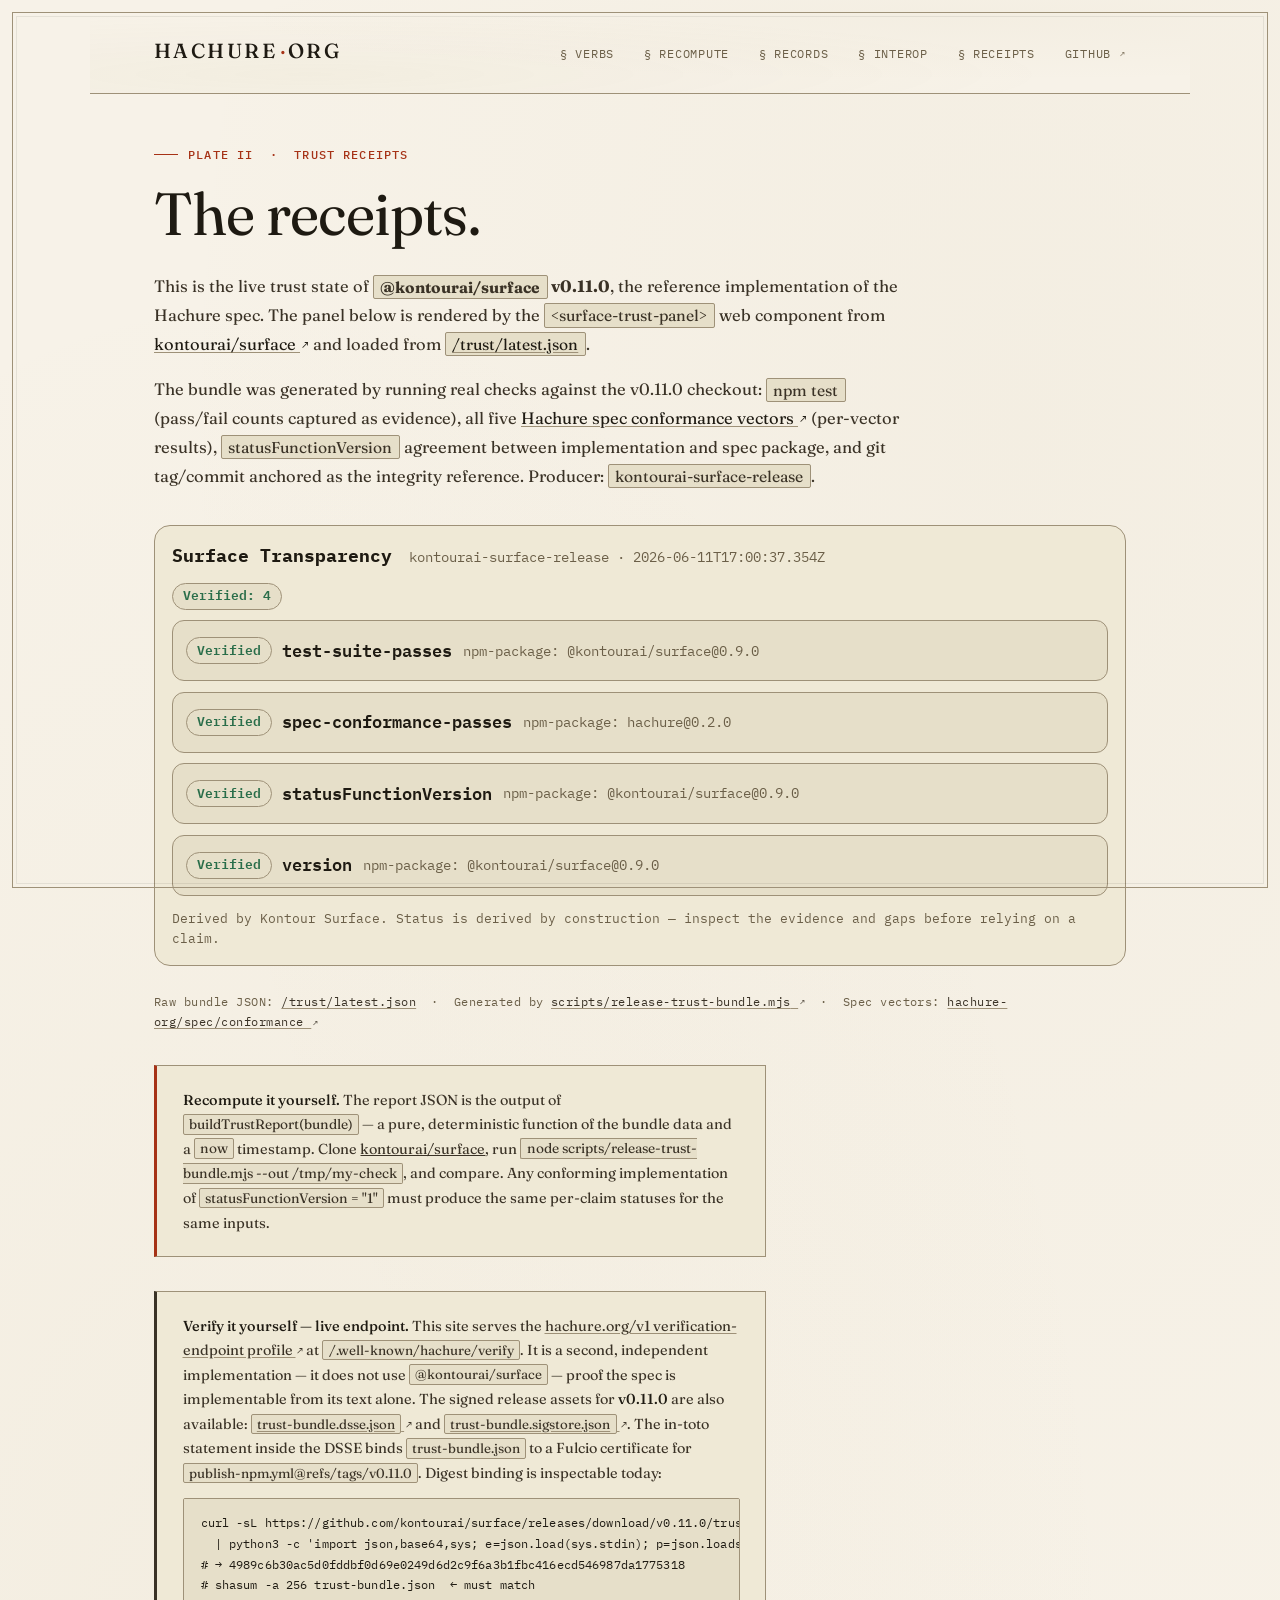
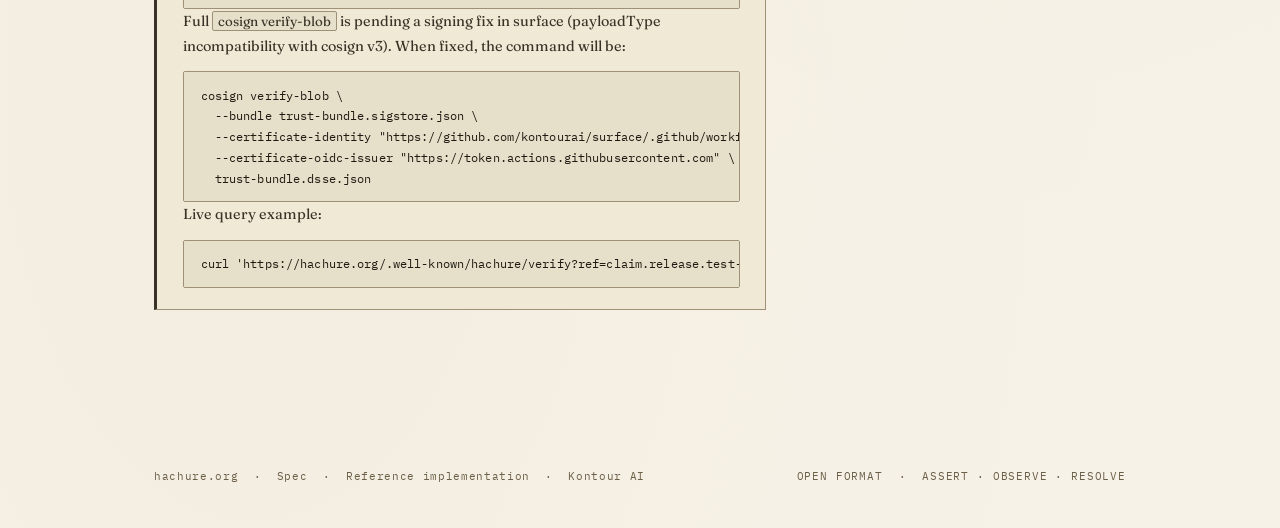
==== commit b2ba09b8: "Fix /trust.html 308 redirect and broken cosign command (demo rehearsal) Two bugs surfaced by demo dr" ====
--- a/trust.html
+++ b/trust.html
@@ -175,7 +175,7 @@
       <a href="/#recompute">§ Recompute</a>
       <a href="/#records">§ Records</a>
       <a href="/#interop">§ Interop</a>
-      <a href="/trust.html" aria-current="page">§ Receipts</a>
+      <a href="/trust" aria-current="page">§ Receipts</a>
       <a href="https://github.com/hachure-org/spec" target="_blank" rel="noopener noreferrer">GitHub <span class="external-arrow" aria-hidden="true">↗</span><span class="sr-only"> opens external site</span></a>
     </nav>
   </header>
@@ -242,9 +242,22 @@
         The signed release assets for <strong>v0.11.0</strong> are also available:
         <a href="https://github.com/kontourai/surface/releases/download/v0.11.0/trust-bundle.dsse.json" target="_blank" rel="noopener noreferrer"><code>trust-bundle.dsse.json</code> <span class="external-arrow" aria-hidden="true">↗</span><span class="sr-only"> opens external site</span></a>
         and
-        <a href="https://github.com/kontourai/surface/releases/download/v0.11.0/trust-bundle.sigstore.json" target="_blank" rel="noopener noreferrer"><code>trust-bundle.sigstore.json</code> <span class="external-arrow" aria-hidden="true">↗</span><span class="sr-only"> opens external site</span></a>
-        — verify the DSSE envelope with
-        <code>cosign verify-blob --bundle trust-bundle.sigstore.json trust-bundle.dsse.json</code>.
+        <a href="https://github.com/kontourai/surface/releases/download/v0.11.0/trust-bundle.sigstore.json" target="_blank" rel="noopener noreferrer"><code>trust-bundle.sigstore.json</code> <span class="external-arrow" aria-hidden="true">↗</span><span class="sr-only"> opens external site</span></a>.
+        The in-toto statement inside the DSSE binds <code>trust-bundle.json</code>
+        to a Fulcio certificate for
+        <code>publish-npm.yml@refs/tags/v0.11.0</code>.
+        Digest binding is inspectable today:
+        <div class="verify-curl">curl -sL https://github.com/kontourai/surface/releases/download/v0.11.0/trust-bundle.dsse.json \
+  | python3 -c 'import json,base64,sys; e=json.load(sys.stdin); p=json.loads(base64.b64decode(e["payload"])); print(p["subject"][0]["digest"]["sha256"])'
+# → 4989c6b30ac5d0fddbf0d69e0249d6d2c9f6a3b1fbc416ecd546987da1775318
+# shasum -a 256 trust-bundle.json  ← must match</div>
+        Full <code>cosign verify-blob</code> is pending a signing fix in surface
+        (payloadType incompatibility with cosign v3). When fixed, the command will be:
+        <div class="verify-curl">cosign verify-blob \
+  --bundle trust-bundle.sigstore.json \
+  --certificate-identity "https://github.com/kontourai/surface/.github/workflows/publish-npm.yml@refs/tags/v0.11.0" \
+  --certificate-oidc-issuer "https://token.actions.githubusercontent.com" \
+  trust-bundle.dsse.json</div>
         Live query example:
         <div class="verify-curl">curl 'https://hachure.org/.well-known/hachure/verify?ref=claim.release.test-suite-passes'</div>
       </div>
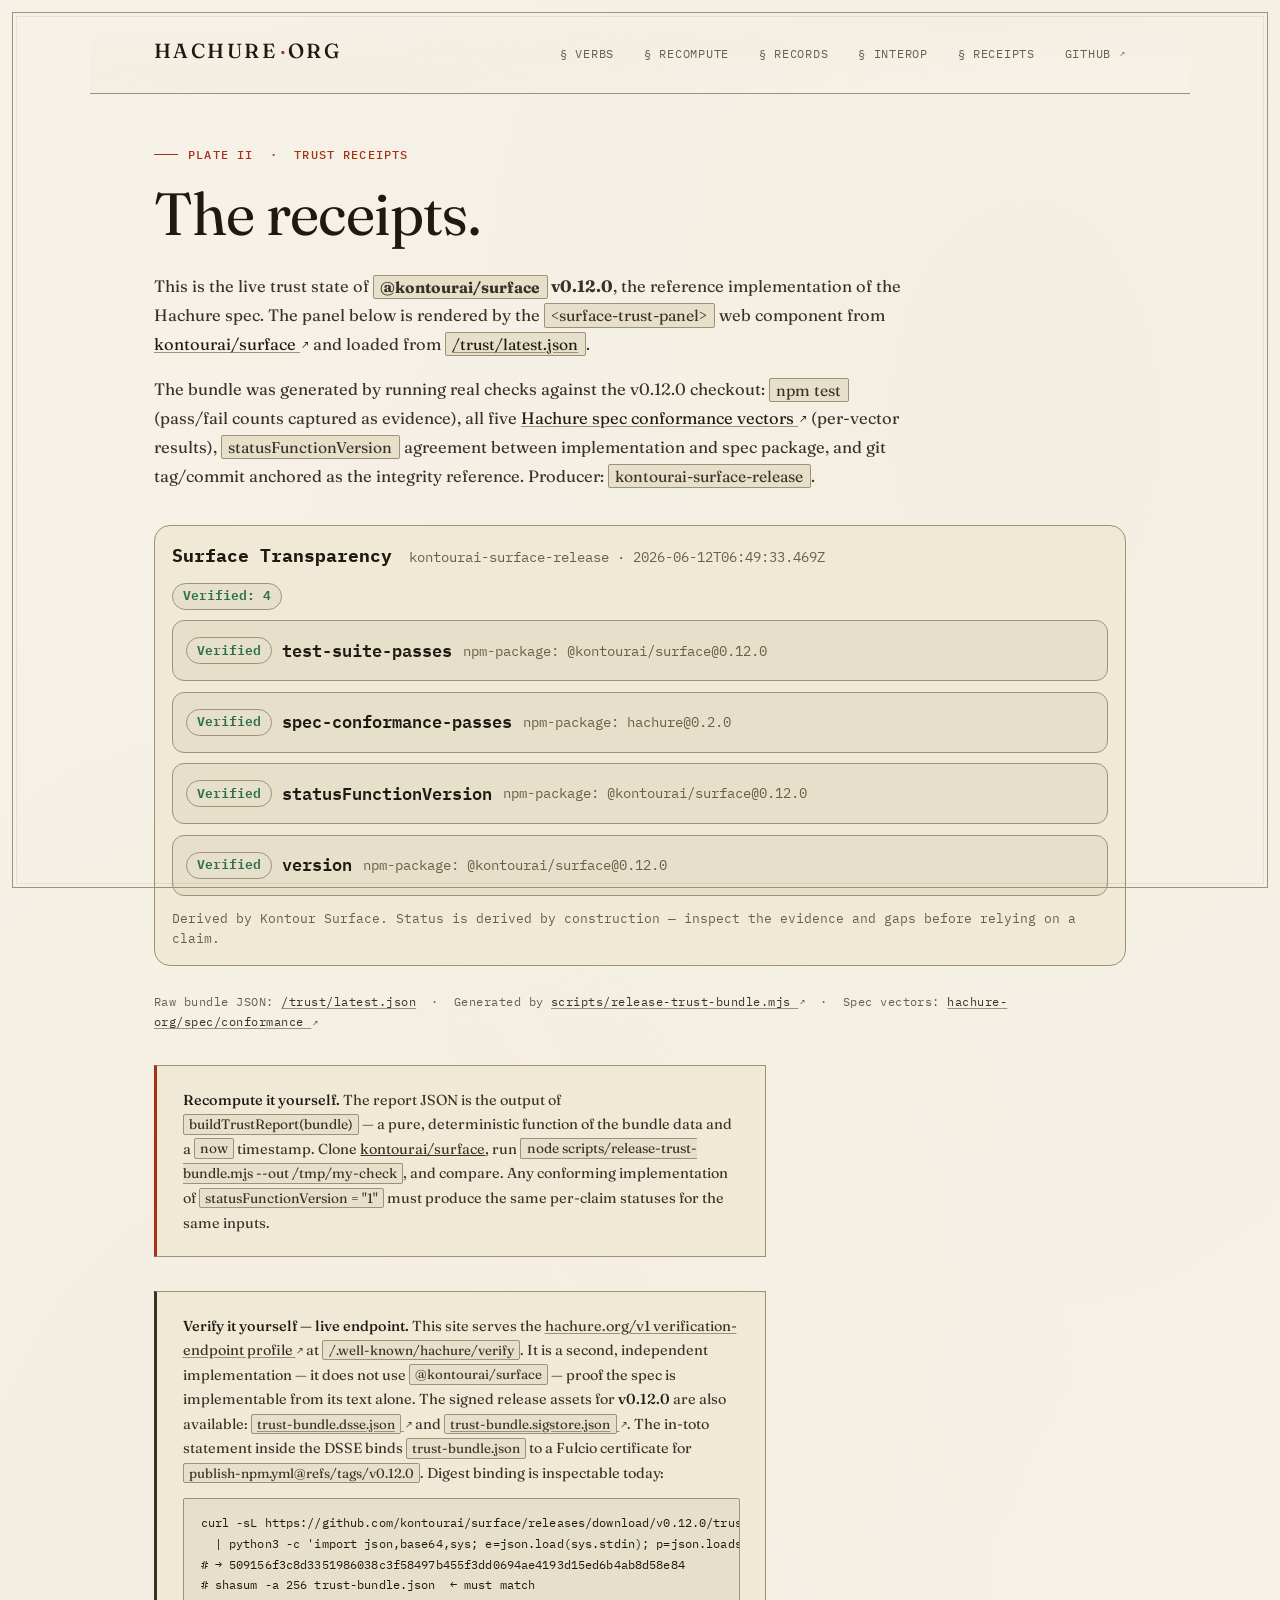
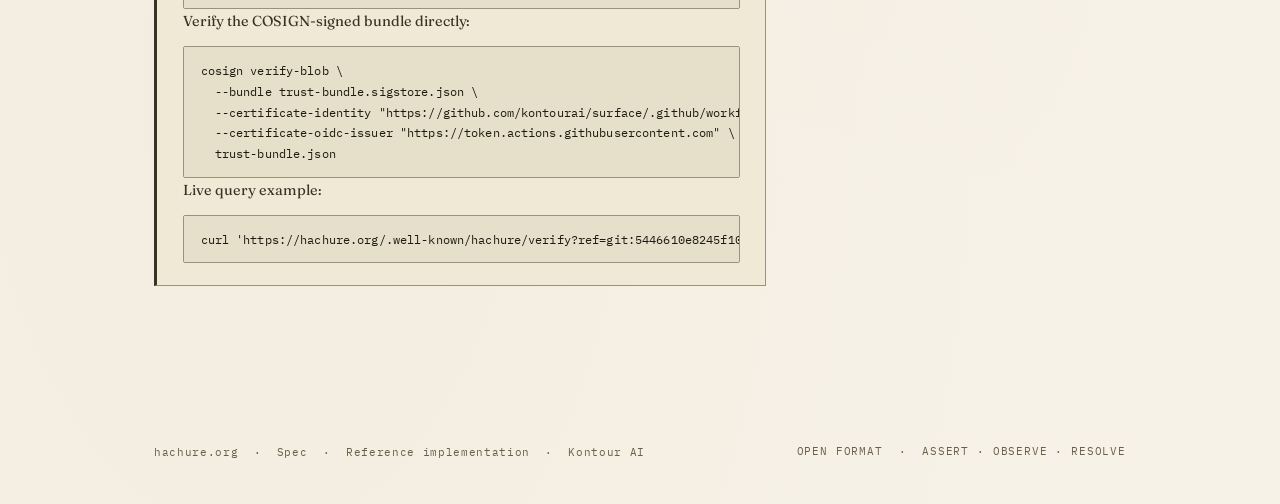
==== commit d95e3c30: "trust: v0.12.0 — cosign verification live Refresh trust bundle/report to v0.12.0 release assets; bum" ====
--- a/trust.html
+++ b/trust.html
@@ -4,7 +4,7 @@
   <meta charset="UTF-8" />
   <meta name="viewport" content="width=device-width, initial-scale=1.0" />
   <title>Receipts — Plate II · Hachure</title>
-  <meta name="description" content="The live trust state of @kontourai/surface v0.11.0, the reference implementation of the Hachure spec. Generated by running real checks and capturing evidence." />
+  <meta name="description" content="The live trust state of @kontourai/surface v0.12.0, the reference implementation of the Hachure spec. Generated by running real checks and capturing evidence." />
   <link rel="icon" type="image/svg+xml" href="/favicon.svg" />
   <link rel="stylesheet" href="/styles.css" />
   <!-- Surface trust-panel web component — dependency-free ES module -->
@@ -194,14 +194,14 @@
 
       <div class="trust-intro">
         <p>
-          This is the live trust state of <strong><code>@kontourai/surface</code> v0.11.0</strong>,
+          This is the live trust state of <strong><code>@kontourai/surface</code> v0.12.0</strong>,
           the reference implementation of the Hachure spec.
           The panel below is rendered by the <code>&lt;surface-trust-panel&gt;</code> web component
           from <a href="https://github.com/kontourai/surface" target="_blank" rel="noopener noreferrer">kontourai/surface <span class="external-arrow" aria-hidden="true">↗</span><span class="sr-only"> opens external site</span></a>
           and loaded from <a href="/trust/latest.json"><code>/trust/latest.json</code></a>.
         </p>
         <p>
-          The bundle was generated by running real checks against the v0.11.0 checkout:
+          The bundle was generated by running real checks against the v0.12.0 checkout:
           <code>npm test</code> (pass/fail counts captured as evidence),
           all five <a href="https://github.com/hachure-org/spec/tree/main/conformance" target="_blank" rel="noopener noreferrer">Hachure spec conformance vectors <span class="external-arrow" aria-hidden="true">↗</span><span class="sr-only"> opens external site</span></a> (per-vector results),
           <code>statusFunctionVersion</code> agreement between implementation and spec package,
@@ -239,27 +239,26 @@
         at <code>/.well-known/hachure/verify</code>.
         It is a second, independent implementation — it does not use <code>@kontourai/surface</code> —
         proof the spec is implementable from its text alone.
-        The signed release assets for <strong>v0.11.0</strong> are also available:
-        <a href="https://github.com/kontourai/surface/releases/download/v0.11.0/trust-bundle.dsse.json" target="_blank" rel="noopener noreferrer"><code>trust-bundle.dsse.json</code> <span class="external-arrow" aria-hidden="true">↗</span><span class="sr-only"> opens external site</span></a>
+        The signed release assets for <strong>v0.12.0</strong> are also available:
+        <a href="https://github.com/kontourai/surface/releases/download/v0.12.0/trust-bundle.dsse.json" target="_blank" rel="noopener noreferrer"><code>trust-bundle.dsse.json</code> <span class="external-arrow" aria-hidden="true">↗</span><span class="sr-only"> opens external site</span></a>
         and
-        <a href="https://github.com/kontourai/surface/releases/download/v0.11.0/trust-bundle.sigstore.json" target="_blank" rel="noopener noreferrer"><code>trust-bundle.sigstore.json</code> <span class="external-arrow" aria-hidden="true">↗</span><span class="sr-only"> opens external site</span></a>.
+        <a href="https://github.com/kontourai/surface/releases/download/v0.12.0/trust-bundle.sigstore.json" target="_blank" rel="noopener noreferrer"><code>trust-bundle.sigstore.json</code> <span class="external-arrow" aria-hidden="true">↗</span><span class="sr-only"> opens external site</span></a>.
         The in-toto statement inside the DSSE binds <code>trust-bundle.json</code>
         to a Fulcio certificate for
-        <code>publish-npm.yml@refs/tags/v0.11.0</code>.
+        <code>publish-npm.yml@refs/tags/v0.12.0</code>.
         Digest binding is inspectable today:
-        <div class="verify-curl">curl -sL https://github.com/kontourai/surface/releases/download/v0.11.0/trust-bundle.dsse.json \
+        <div class="verify-curl">curl -sL https://github.com/kontourai/surface/releases/download/v0.12.0/trust-bundle.dsse.json \
   | python3 -c 'import json,base64,sys; e=json.load(sys.stdin); p=json.loads(base64.b64decode(e["payload"])); print(p["subject"][0]["digest"]["sha256"])'
-# → 4989c6b30ac5d0fddbf0d69e0249d6d2c9f6a3b1fbc416ecd546987da1775318
+# → 509156f3c8d3351986038c3f58497b455f3dd0694ae4193d15ed6b4ab8d58e84
 # shasum -a 256 trust-bundle.json  ← must match</div>
-        Full <code>cosign verify-blob</code> is pending a signing fix in surface
-        (payloadType incompatibility with cosign v3). When fixed, the command will be:
+        Verify the COSIGN-signed bundle directly:
         <div class="verify-curl">cosign verify-blob \
   --bundle trust-bundle.sigstore.json \
-  --certificate-identity "https://github.com/kontourai/surface/.github/workflows/publish-npm.yml@refs/tags/v0.11.0" \
+  --certificate-identity "https://github.com/kontourai/surface/.github/workflows/publish-npm.yml@refs/tags/v0.12.0" \
   --certificate-oidc-issuer "https://token.actions.githubusercontent.com" \
-  trust-bundle.dsse.json</div>
+  trust-bundle.json</div>
         Live query example:
-        <div class="verify-curl">curl 'https://hachure.org/.well-known/hachure/verify?ref=claim.release.test-suite-passes'</div>
+        <div class="verify-curl">curl 'https://hachure.org/.well-known/hachure/verify?ref=git:5446610e8245f1051bb4964353266d1b65b27bad'</div>
       </div>
 
     </section>
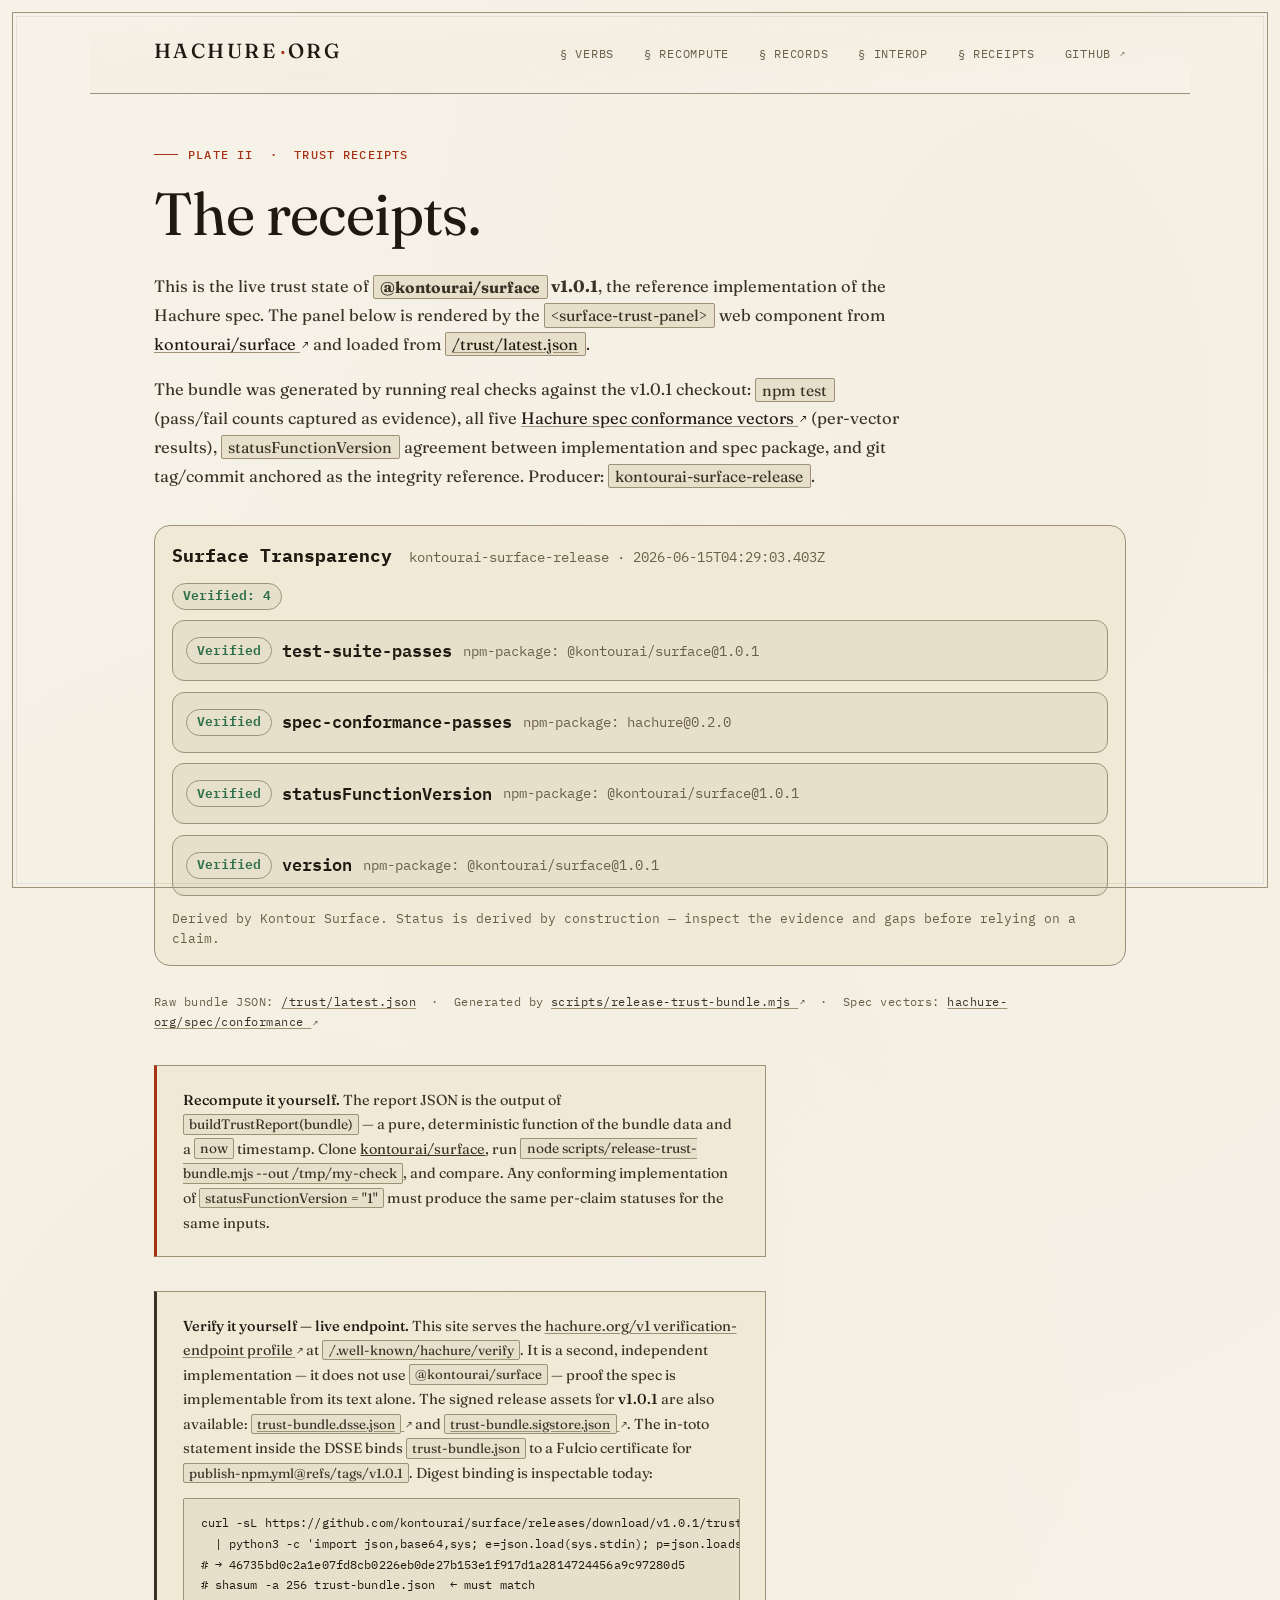
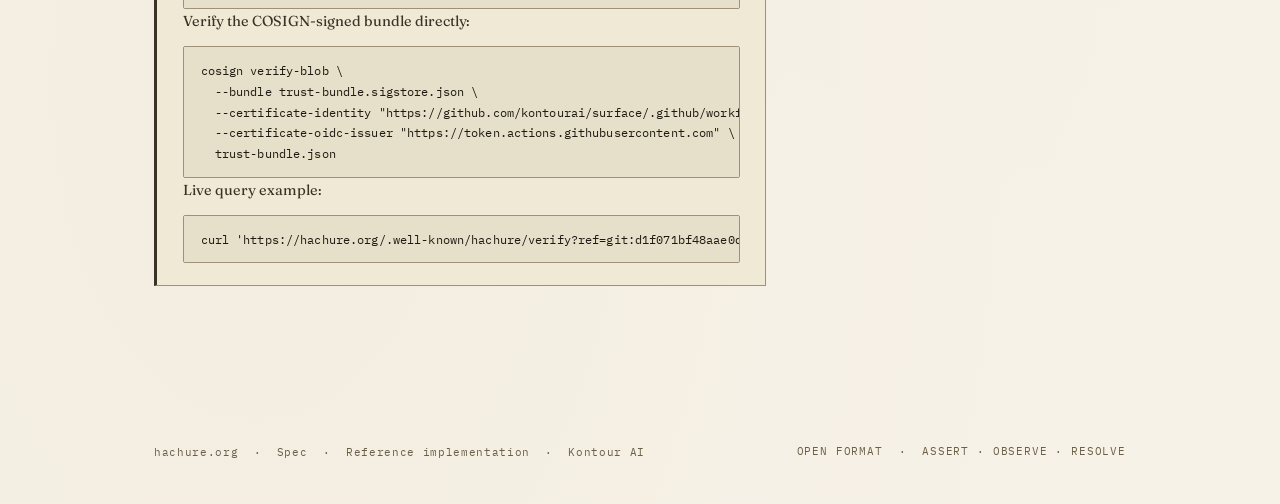
==== commit 1fc52768: "trust: page prose + verify commands to v1.0.1 The trust panel renders live from latest.json (now v1." ====
--- a/trust.html
+++ b/trust.html
@@ -4,7 +4,7 @@
   <meta charset="UTF-8" />
   <meta name="viewport" content="width=device-width, initial-scale=1.0" />
   <title>Receipts — Plate II · Hachure</title>
-  <meta name="description" content="The live trust state of @kontourai/surface v0.12.0, the reference implementation of the Hachure spec. Generated by running real checks and capturing evidence." />
+  <meta name="description" content="The live trust state of @kontourai/surface v1.0.1, the reference implementation of the Hachure spec. Generated by running real checks and capturing evidence." />
   <link rel="icon" type="image/svg+xml" href="/favicon.svg" />
   <link rel="stylesheet" href="/styles.css" />
   <!-- Surface trust-panel web component — dependency-free ES module -->
@@ -194,14 +194,14 @@
 
       <div class="trust-intro">
         <p>
-          This is the live trust state of <strong><code>@kontourai/surface</code> v0.12.0</strong>,
+          This is the live trust state of <strong><code>@kontourai/surface</code> v1.0.1</strong>,
           the reference implementation of the Hachure spec.
           The panel below is rendered by the <code>&lt;surface-trust-panel&gt;</code> web component
           from <a href="https://github.com/kontourai/surface" target="_blank" rel="noopener noreferrer">kontourai/surface <span class="external-arrow" aria-hidden="true">↗</span><span class="sr-only"> opens external site</span></a>
           and loaded from <a href="/trust/latest.json"><code>/trust/latest.json</code></a>.
         </p>
         <p>
-          The bundle was generated by running real checks against the v0.12.0 checkout:
+          The bundle was generated by running real checks against the v1.0.1 checkout:
           <code>npm test</code> (pass/fail counts captured as evidence),
           all five <a href="https://github.com/hachure-org/spec/tree/main/conformance" target="_blank" rel="noopener noreferrer">Hachure spec conformance vectors <span class="external-arrow" aria-hidden="true">↗</span><span class="sr-only"> opens external site</span></a> (per-vector results),
           <code>statusFunctionVersion</code> agreement between implementation and spec package,
@@ -239,26 +239,26 @@
         at <code>/.well-known/hachure/verify</code>.
         It is a second, independent implementation — it does not use <code>@kontourai/surface</code> —
         proof the spec is implementable from its text alone.
-        The signed release assets for <strong>v0.12.0</strong> are also available:
-        <a href="https://github.com/kontourai/surface/releases/download/v0.12.0/trust-bundle.dsse.json" target="_blank" rel="noopener noreferrer"><code>trust-bundle.dsse.json</code> <span class="external-arrow" aria-hidden="true">↗</span><span class="sr-only"> opens external site</span></a>
+        The signed release assets for <strong>v1.0.1</strong> are also available:
+        <a href="https://github.com/kontourai/surface/releases/download/v1.0.1/trust-bundle.dsse.json" target="_blank" rel="noopener noreferrer"><code>trust-bundle.dsse.json</code> <span class="external-arrow" aria-hidden="true">↗</span><span class="sr-only"> opens external site</span></a>
         and
-        <a href="https://github.com/kontourai/surface/releases/download/v0.12.0/trust-bundle.sigstore.json" target="_blank" rel="noopener noreferrer"><code>trust-bundle.sigstore.json</code> <span class="external-arrow" aria-hidden="true">↗</span><span class="sr-only"> opens external site</span></a>.
+        <a href="https://github.com/kontourai/surface/releases/download/v1.0.1/trust-bundle.sigstore.json" target="_blank" rel="noopener noreferrer"><code>trust-bundle.sigstore.json</code> <span class="external-arrow" aria-hidden="true">↗</span><span class="sr-only"> opens external site</span></a>.
         The in-toto statement inside the DSSE binds <code>trust-bundle.json</code>
         to a Fulcio certificate for
-        <code>publish-npm.yml@refs/tags/v0.12.0</code>.
+        <code>publish-npm.yml@refs/tags/v1.0.1</code>.
         Digest binding is inspectable today:
-        <div class="verify-curl">curl -sL https://github.com/kontourai/surface/releases/download/v0.12.0/trust-bundle.dsse.json \
+        <div class="verify-curl">curl -sL https://github.com/kontourai/surface/releases/download/v1.0.1/trust-bundle.dsse.json \
   | python3 -c 'import json,base64,sys; e=json.load(sys.stdin); p=json.loads(base64.b64decode(e["payload"])); print(p["subject"][0]["digest"]["sha256"])'
-# → 509156f3c8d3351986038c3f58497b455f3dd0694ae4193d15ed6b4ab8d58e84
+# → 46735bd0c2a1e07fd8cb0226eb0de27b153e1f917d1a2814724456a9c97280d5
 # shasum -a 256 trust-bundle.json  ← must match</div>
         Verify the COSIGN-signed bundle directly:
         <div class="verify-curl">cosign verify-blob \
   --bundle trust-bundle.sigstore.json \
-  --certificate-identity "https://github.com/kontourai/surface/.github/workflows/publish-npm.yml@refs/tags/v0.12.0" \
+  --certificate-identity "https://github.com/kontourai/surface/.github/workflows/publish-npm.yml@refs/tags/v1.0.1" \
   --certificate-oidc-issuer "https://token.actions.githubusercontent.com" \
   trust-bundle.json</div>
         Live query example:
-        <div class="verify-curl">curl 'https://hachure.org/.well-known/hachure/verify?ref=git:5446610e8245f1051bb4964353266d1b65b27bad'</div>
+        <div class="verify-curl">curl 'https://hachure.org/.well-known/hachure/verify?ref=git:d1f071bf48aae0d15fd0995edaed75ce4f2ad1b9'</div>
       </div>
 
     </section>
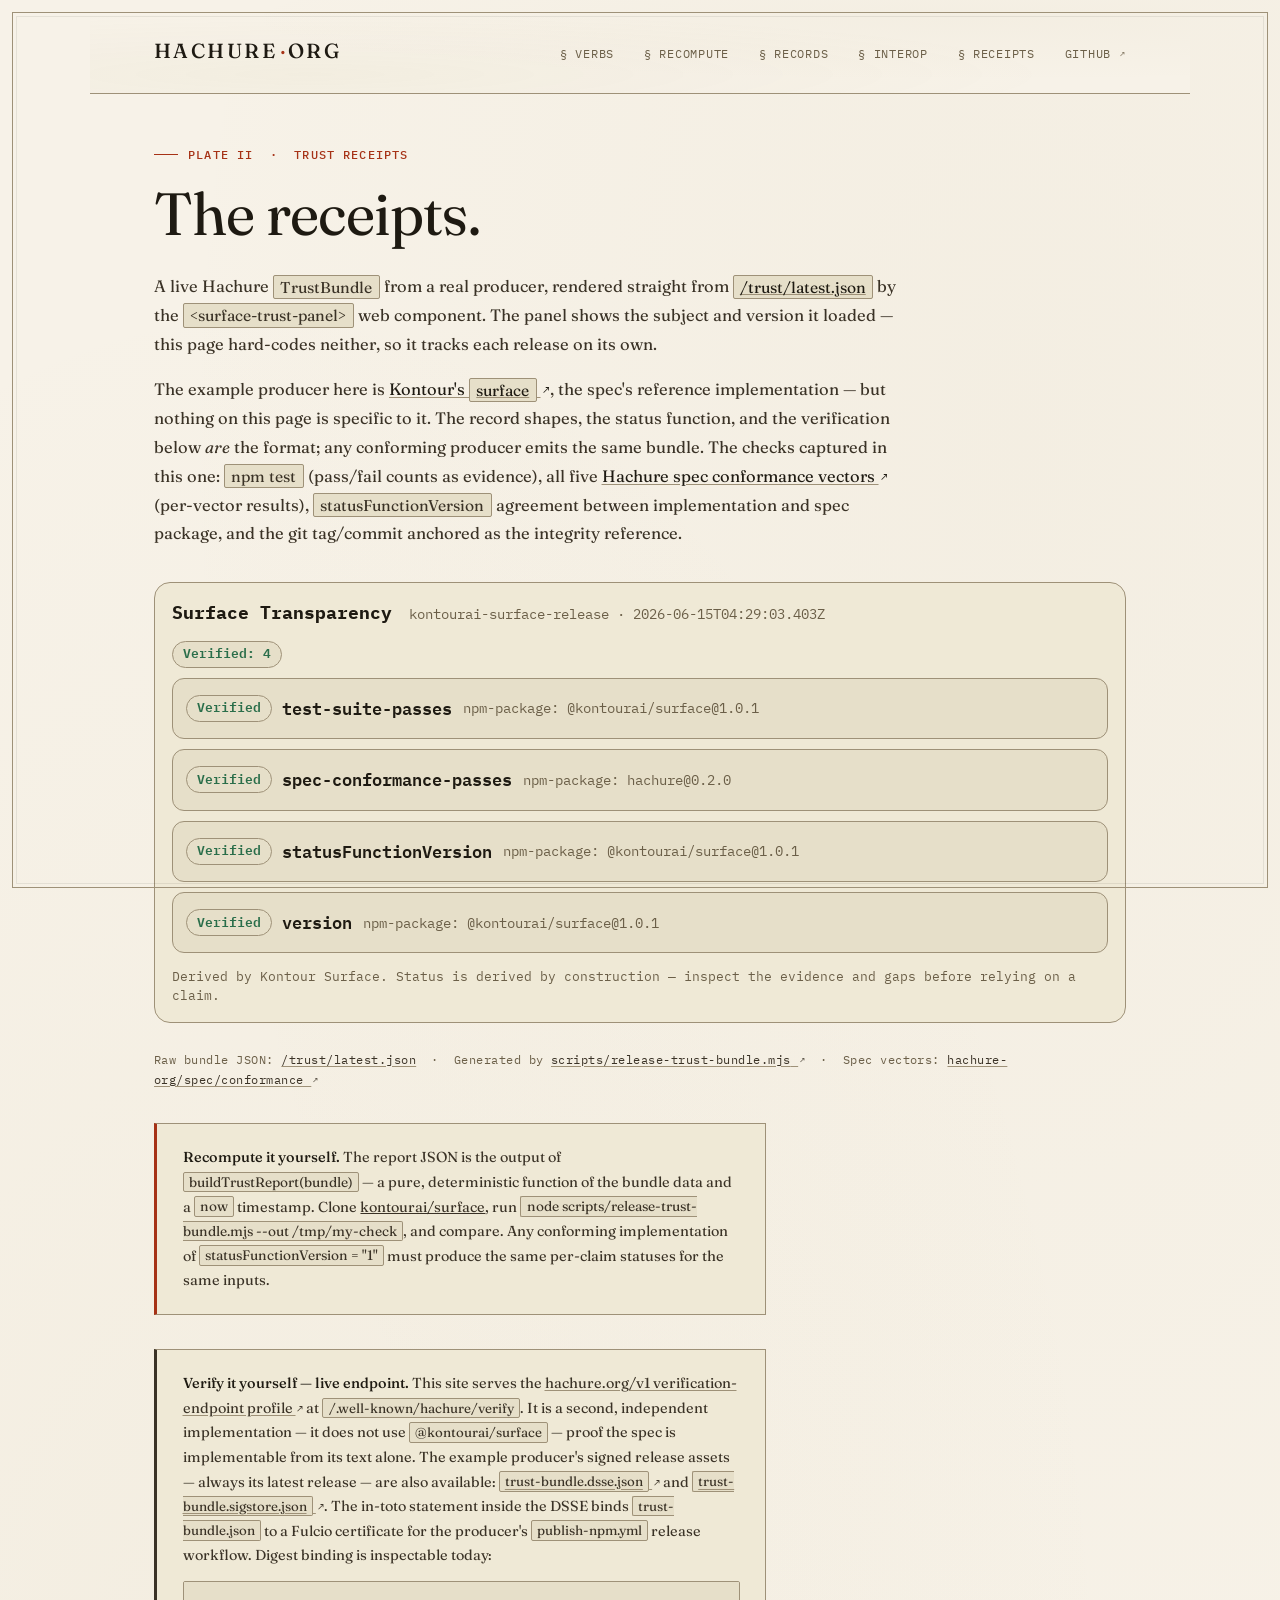
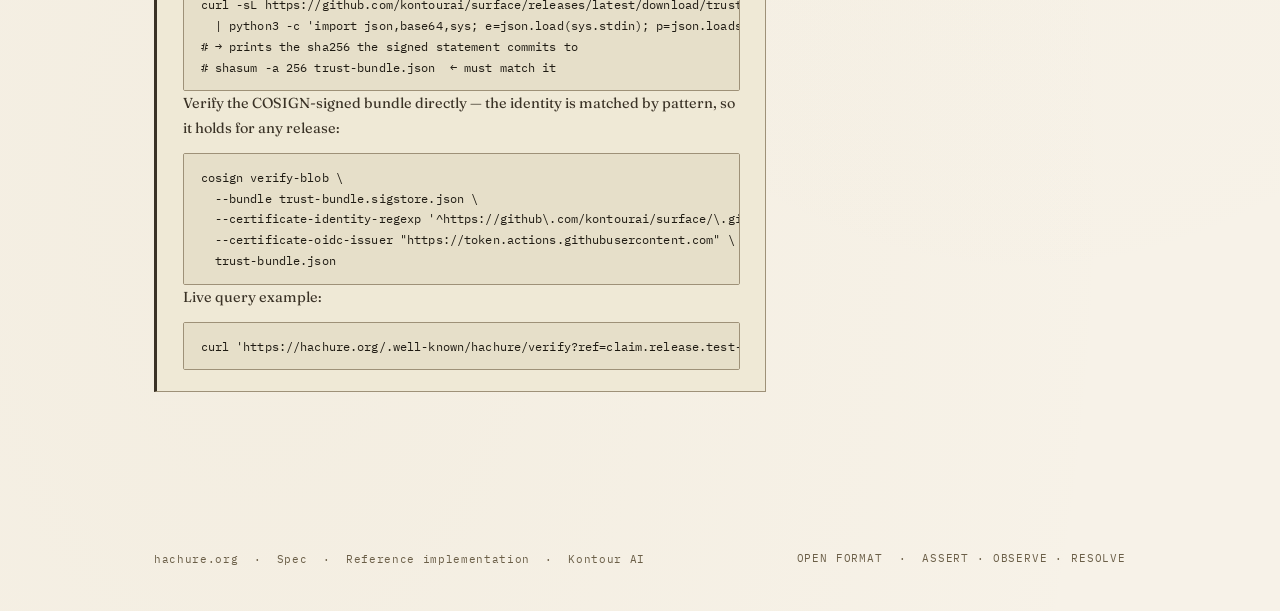
==== commit 532ed6e7: "trust: format-first framing, fully de-pinned from the surface version Reframe the Receipts page so H" ====
--- a/trust.html
+++ b/trust.html
@@ -4,7 +4,7 @@
   <meta charset="UTF-8" />
   <meta name="viewport" content="width=device-width, initial-scale=1.0" />
   <title>Receipts — Plate II · Hachure</title>
-  <meta name="description" content="The live trust state of @kontourai/surface v1.0.1, the reference implementation of the Hachure spec. Generated by running real checks and capturing evidence." />
+  <meta name="description" content="A live Hachure trust report from a real producer — a TrustBundle generated by running the spec's checks and capturing evidence. Recompute and verify it yourself." />
   <link rel="icon" type="image/svg+xml" href="/favicon.svg" />
   <link rel="stylesheet" href="/styles.css" />
   <!-- Surface trust-panel web component — dependency-free ES module -->
@@ -194,19 +194,21 @@
 
       <div class="trust-intro">
         <p>
-          This is the live trust state of <strong><code>@kontourai/surface</code> v1.0.1</strong>,
-          the reference implementation of the Hachure spec.
-          The panel below is rendered by the <code>&lt;surface-trust-panel&gt;</code> web component
-          from <a href="https://github.com/kontourai/surface" target="_blank" rel="noopener noreferrer">kontourai/surface <span class="external-arrow" aria-hidden="true">↗</span><span class="sr-only"> opens external site</span></a>
-          and loaded from <a href="/trust/latest.json"><code>/trust/latest.json</code></a>.
+          A live Hachure <code>TrustBundle</code> from a real producer, rendered straight from
+          <a href="/trust/latest.json"><code>/trust/latest.json</code></a> by the
+          <code>&lt;surface-trust-panel&gt;</code> web component. The panel shows the subject and
+          version it loaded — this page hard-codes neither, so it tracks each release on its own.
         </p>
         <p>
-          The bundle was generated by running real checks against the v1.0.1 checkout:
-          <code>npm test</code> (pass/fail counts captured as evidence),
+          The example producer here is
+          <a href="https://github.com/kontourai/surface" target="_blank" rel="noopener noreferrer">Kontour's <code>surface</code> <span class="external-arrow" aria-hidden="true">↗</span><span class="sr-only"> opens external site</span></a>,
+          the spec's reference implementation — but nothing on this page is specific to it.
+          The record shapes, the status function, and the verification below <em>are</em> the format;
+          any conforming producer emits the same bundle. The checks captured in this one:
+          <code>npm test</code> (pass/fail counts as evidence),
           all five <a href="https://github.com/hachure-org/spec/tree/main/conformance" target="_blank" rel="noopener noreferrer">Hachure spec conformance vectors <span class="external-arrow" aria-hidden="true">↗</span><span class="sr-only"> opens external site</span></a> (per-vector results),
           <code>statusFunctionVersion</code> agreement between implementation and spec package,
-          and git tag/commit anchored as the integrity reference.
-          Producer: <code>kontourai-surface-release</code>.
+          and the git tag/commit anchored as the integrity reference.
         </p>
       </div>
 
@@ -239,26 +241,26 @@
         at <code>/.well-known/hachure/verify</code>.
         It is a second, independent implementation — it does not use <code>@kontourai/surface</code> —
         proof the spec is implementable from its text alone.
-        The signed release assets for <strong>v1.0.1</strong> are also available:
-        <a href="https://github.com/kontourai/surface/releases/download/v1.0.1/trust-bundle.dsse.json" target="_blank" rel="noopener noreferrer"><code>trust-bundle.dsse.json</code> <span class="external-arrow" aria-hidden="true">↗</span><span class="sr-only"> opens external site</span></a>
+        The example producer's signed release assets — always its latest release — are also available:
+        <a href="https://github.com/kontourai/surface/releases/latest/download/trust-bundle.dsse.json" target="_blank" rel="noopener noreferrer"><code>trust-bundle.dsse.json</code> <span class="external-arrow" aria-hidden="true">↗</span><span class="sr-only"> opens external site</span></a>
         and
-        <a href="https://github.com/kontourai/surface/releases/download/v1.0.1/trust-bundle.sigstore.json" target="_blank" rel="noopener noreferrer"><code>trust-bundle.sigstore.json</code> <span class="external-arrow" aria-hidden="true">↗</span><span class="sr-only"> opens external site</span></a>.
+        <a href="https://github.com/kontourai/surface/releases/latest/download/trust-bundle.sigstore.json" target="_blank" rel="noopener noreferrer"><code>trust-bundle.sigstore.json</code> <span class="external-arrow" aria-hidden="true">↗</span><span class="sr-only"> opens external site</span></a>.
         The in-toto statement inside the DSSE binds <code>trust-bundle.json</code>
-        to a Fulcio certificate for
-        <code>publish-npm.yml@refs/tags/v1.0.1</code>.
+        to a Fulcio certificate for the producer's
+        <code>publish-npm.yml</code> release workflow.
         Digest binding is inspectable today:
-        <div class="verify-curl">curl -sL https://github.com/kontourai/surface/releases/download/v1.0.1/trust-bundle.dsse.json \
+        <div class="verify-curl">curl -sL https://github.com/kontourai/surface/releases/latest/download/trust-bundle.dsse.json \
   | python3 -c 'import json,base64,sys; e=json.load(sys.stdin); p=json.loads(base64.b64decode(e["payload"])); print(p["subject"][0]["digest"]["sha256"])'
-# → 46735bd0c2a1e07fd8cb0226eb0de27b153e1f917d1a2814724456a9c97280d5
-# shasum -a 256 trust-bundle.json  ← must match</div>
-        Verify the COSIGN-signed bundle directly:
+# → prints the sha256 the signed statement commits to
+# shasum -a 256 trust-bundle.json  ← must match it</div>
+        Verify the COSIGN-signed bundle directly — the identity is matched by pattern, so it holds for any release:
         <div class="verify-curl">cosign verify-blob \
   --bundle trust-bundle.sigstore.json \
-  --certificate-identity "https://github.com/kontourai/surface/.github/workflows/publish-npm.yml@refs/tags/v1.0.1" \
+  --certificate-identity-regexp '^https://github\.com/kontourai/surface/\.github/workflows/publish-npm\.yml@refs/tags/v' \
   --certificate-oidc-issuer "https://token.actions.githubusercontent.com" \
   trust-bundle.json</div>
         Live query example:
-        <div class="verify-curl">curl 'https://hachure.org/.well-known/hachure/verify?ref=git:d1f071bf48aae0d15fd0995edaed75ce4f2ad1b9'</div>
+        <div class="verify-curl">curl 'https://hachure.org/.well-known/hachure/verify?ref=claim.release.test-suite-passes'</div>
       </div>
 
     </section>
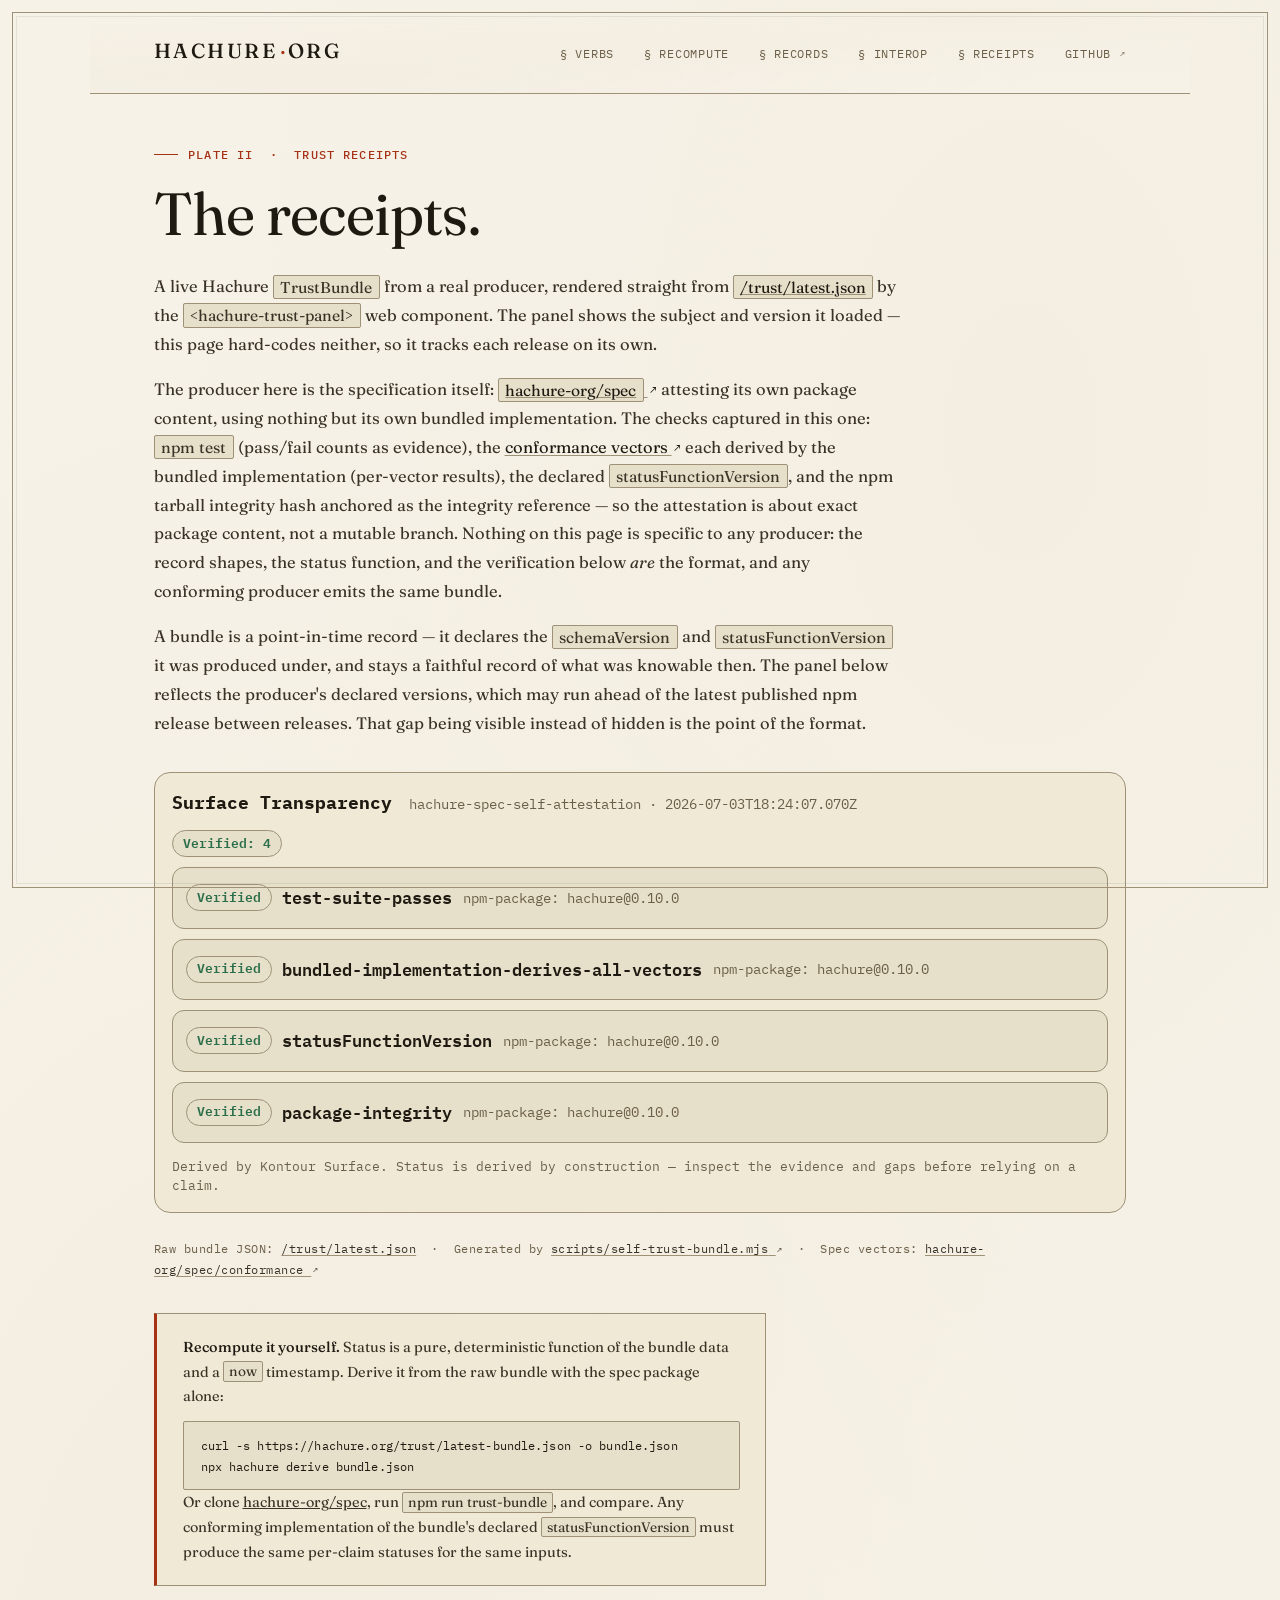
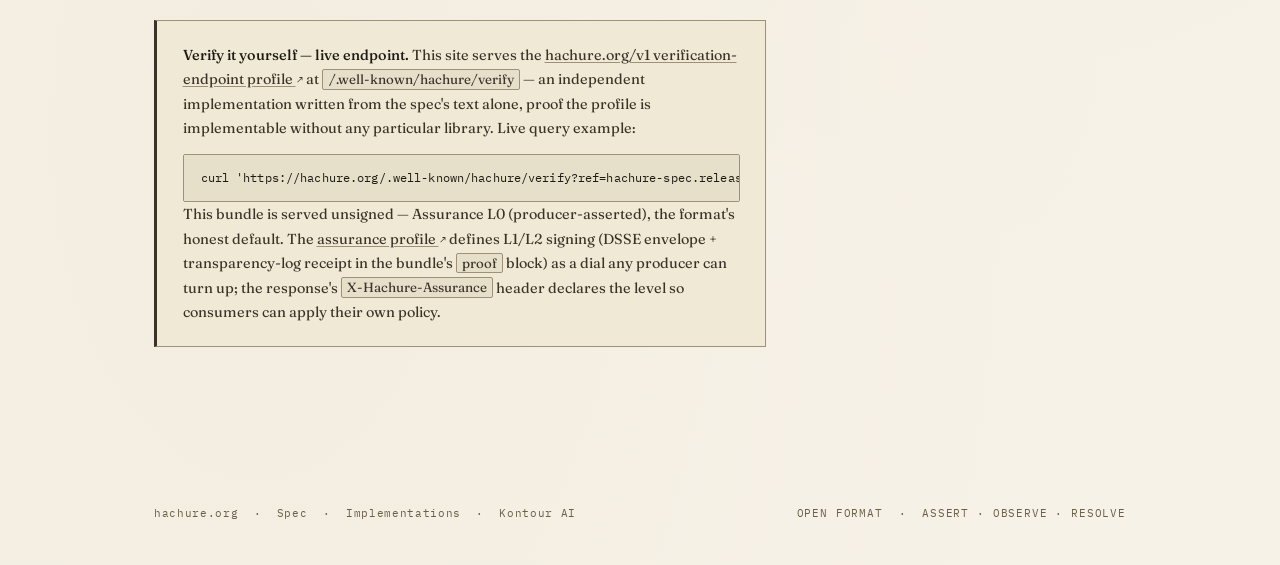
==== commit 6b67994c: "Align site with hachure@0.10.0; self-attested trust bundle; drift gates - Versions: schemaVersion 6," ====
--- a/trust.html
+++ b/trust.html
@@ -7,7 +7,7 @@
   <meta name="description" content="A live Hachure trust report from a real producer — a TrustBundle generated by running the spec's checks and capturing evidence. Recompute and verify it yourself." />
   <link rel="icon" type="image/svg+xml" href="/favicon.svg" />
   <link rel="stylesheet" href="/styles.css" />
-  <!-- Surface trust-panel web component — dependency-free ES module -->
+  <!-- Hachure trust-panel web component — dependency-free ES module -->
   <script type="module" src="/assets/trust-panel.js"></script>
   <style>
     /* Plate II — trust page overrides and extensions */
@@ -46,8 +46,8 @@
       text-decoration-color: var(--red);
     }
 
-    /* Panel host — override Surface panel defaults to match paper palette */
-    surface-trust-panel {
+    /* Panel host — override panel defaults to match paper palette */
+    hachure-trust-panel {
       display: block;
       --k-font-ui: 'IBM Plex Mono', 'Courier New', monospace;
       --k-text: var(--ink);
@@ -196,71 +196,72 @@
         <p>
           A live Hachure <code>TrustBundle</code> from a real producer, rendered straight from
           <a href="/trust/latest.json"><code>/trust/latest.json</code></a> by the
-          <code>&lt;surface-trust-panel&gt;</code> web component. The panel shows the subject and
+          <code>&lt;hachure-trust-panel&gt;</code> web component. The panel shows the subject and
           version it loaded — this page hard-codes neither, so it tracks each release on its own.
         </p>
         <p>
-          The example producer here is
-          <a href="https://github.com/kontourai/surface" target="_blank" rel="noopener noreferrer">Kontour's <code>surface</code> <span class="external-arrow" aria-hidden="true">↗</span><span class="sr-only"> opens external site</span></a>,
-          the spec's reference implementation — but nothing on this page is specific to it.
-          The record shapes, the status function, and the verification below <em>are</em> the format;
-          any conforming producer emits the same bundle. The checks captured in this one:
+          The producer here is the specification itself:
+          <a href="https://github.com/hachure-org/spec" target="_blank" rel="noopener noreferrer"><code>hachure-org/spec</code> <span class="external-arrow" aria-hidden="true">↗</span><span class="sr-only"> opens external site</span></a>
+          attesting its own package content, using nothing but its own bundled implementation.
+          The checks captured in this one:
           <code>npm test</code> (pass/fail counts as evidence),
-          all five <a href="https://github.com/hachure-org/spec/tree/main/conformance" target="_blank" rel="noopener noreferrer">Hachure spec conformance vectors <span class="external-arrow" aria-hidden="true">↗</span><span class="sr-only"> opens external site</span></a> (per-vector results),
-          <code>statusFunctionVersion</code> agreement between implementation and spec package,
-          and the git tag/commit anchored as the integrity reference.
+          the <a href="https://github.com/hachure-org/spec/tree/main/conformance" target="_blank" rel="noopener noreferrer">conformance vectors <span class="external-arrow" aria-hidden="true">↗</span><span class="sr-only"> opens external site</span></a>
+          each derived by the bundled implementation (per-vector results),
+          the declared <code>statusFunctionVersion</code>,
+          and the npm tarball integrity hash anchored as the integrity reference —
+          so the attestation is about exact package content, not a mutable branch.
+          Nothing on this page is specific to any producer: the record shapes, the status
+          function, and the verification below <em>are</em> the format, and any conforming
+          producer emits the same bundle.
+        </p>
+        <p>
+          A bundle is a point-in-time record — it declares the <code>schemaVersion</code> and
+          <code>statusFunctionVersion</code> it was produced under, and stays a faithful record
+          of what was knowable then. The panel below reflects the producer's declared versions,
+          which may run ahead of the latest published npm release between releases. That gap
+          being visible instead of hidden is the point of the format.
         </p>
       </div>
 
       <!-- The trust panel — loads /trust/latest.json via fetch -->
-      <surface-trust-panel src="/trust/latest.json"></surface-trust-panel>
+      <hachure-trust-panel src="/trust/latest.json"></hachure-trust-panel>
 
       <p class="trust-json-link">
         Raw bundle JSON: <a href="/trust/latest.json">/trust/latest.json</a>
         &nbsp;·&nbsp;
-        Generated by <a href="https://github.com/kontourai/surface/blob/main/scripts/release-trust-bundle.mjs" target="_blank" rel="noopener noreferrer"><code>scripts/release-trust-bundle.mjs</code> <span class="external-arrow" aria-hidden="true">↗</span><span class="sr-only"> opens external site</span></a>
+        Generated by <a href="https://github.com/hachure-org/spec/blob/main/scripts/self-trust-bundle.mjs" target="_blank" rel="noopener noreferrer"><code>scripts/self-trust-bundle.mjs</code> <span class="external-arrow" aria-hidden="true">↗</span><span class="sr-only"> opens external site</span></a>
         &nbsp;·&nbsp;
         Spec vectors: <a href="https://github.com/hachure-org/spec/tree/main/conformance" target="_blank" rel="noopener noreferrer">hachure-org/spec/conformance <span class="external-arrow" aria-hidden="true">↗</span><span class="sr-only"> opens external site</span></a>
       </p>
 
       <div class="recompute-note" role="note">
         <strong>Recompute it yourself.</strong>
-        The report JSON is the output of <code>buildTrustReport(bundle)</code> — a pure, deterministic
-        function of the bundle data and a <code>now</code> timestamp.
-        Clone <a href="https://github.com/kontourai/surface" target="_blank" rel="noopener noreferrer">kontourai/surface</a>,
-        run <code>node scripts/release-trust-bundle.mjs --out /tmp/my-check</code>,
-        and compare.
-        Any conforming implementation of <code>statusFunctionVersion = "1"</code> must produce the same
-        per-claim statuses for the same inputs.
+        Status is a pure, deterministic function of the bundle data and a <code>now</code>
+        timestamp. Derive it from the raw bundle with the spec package alone:
+        <div class="verify-curl">curl -s https://hachure.org/trust/latest-bundle.json -o bundle.json
+npx hachure derive bundle.json</div>
+        Or clone <a href="https://github.com/hachure-org/spec" target="_blank" rel="noopener noreferrer">hachure-org/spec</a>,
+        run <code>npm run trust-bundle</code>, and compare.
+        Any conforming implementation of the bundle's declared <code>statusFunctionVersion</code> must
+        produce the same per-claim statuses for the same inputs.
       </div>
 
       <div class="verify-note" role="note">
         <strong>Verify it yourself — live endpoint.</strong>
         This site serves the
         <a href="https://github.com/hachure-org/spec/blob/main/verification-endpoint.md" target="_blank" rel="noopener noreferrer">hachure.org/v1 verification-endpoint profile <span class="external-arrow" aria-hidden="true">↗</span><span class="sr-only"> opens external site</span></a>
-        at <code>/.well-known/hachure/verify</code>.
-        It is a second, independent implementation — it does not use <code>@kontourai/surface</code> —
-        proof the spec is implementable from its text alone.
-        The example producer's signed release assets — always its latest release — are also available:
-        <a href="https://github.com/kontourai/surface/releases/latest/download/trust-bundle.dsse.json" target="_blank" rel="noopener noreferrer"><code>trust-bundle.dsse.json</code> <span class="external-arrow" aria-hidden="true">↗</span><span class="sr-only"> opens external site</span></a>
-        and
-        <a href="https://github.com/kontourai/surface/releases/latest/download/trust-bundle.sigstore.json" target="_blank" rel="noopener noreferrer"><code>trust-bundle.sigstore.json</code> <span class="external-arrow" aria-hidden="true">↗</span><span class="sr-only"> opens external site</span></a>.
-        The in-toto statement inside the DSSE binds <code>trust-bundle.json</code>
-        to a Fulcio certificate for the producer's
-        <code>publish-npm.yml</code> release workflow.
-        Digest binding is inspectable today:
-        <div class="verify-curl">curl -sL https://github.com/kontourai/surface/releases/latest/download/trust-bundle.dsse.json \
-  | python3 -c 'import json,base64,sys; e=json.load(sys.stdin); p=json.loads(base64.b64decode(e["payload"])); print(p["subject"][0]["digest"]["sha256"])'
-# → prints the sha256 the signed statement commits to
-# shasum -a 256 trust-bundle.json  ← must match it</div>
-        Verify the COSIGN-signed bundle directly — the identity is matched by pattern, so it holds for any release:
-        <div class="verify-curl">cosign verify-blob \
-  --bundle trust-bundle.sigstore.json \
-  --certificate-identity-regexp '^https://github\.com/kontourai/surface/\.github/workflows/publish-npm\.yml@refs/tags/v' \
-  --certificate-oidc-issuer "https://token.actions.githubusercontent.com" \
-  trust-bundle.json</div>
+        at <code>/.well-known/hachure/verify</code> — an independent implementation written
+        from the spec's text alone, proof the profile is implementable without any
+        particular library.
         Live query example:
-        <div class="verify-curl">curl 'https://hachure.org/.well-known/hachure/verify?ref=claim.release.test-suite-passes'</div>
+        <div class="verify-curl">curl 'https://hachure.org/.well-known/hachure/verify?ref=hachure-spec.release.test-suite-passes'</div>
+        This bundle is served unsigned — Assurance L0 (producer-asserted), the format's
+        honest default. The
+        <a href="https://github.com/hachure-org/spec/blob/main/assurance.md" target="_blank" rel="noopener noreferrer">assurance profile <span class="external-arrow" aria-hidden="true">↗</span><span class="sr-only"> opens external site</span></a>
+        defines L1/L2 signing (DSSE envelope + transparency-log receipt in the bundle's
+        <code>proof</code> block) as a dial any producer can turn up; the response's
+        <code>X-Hachure-Assurance</code> header declares the level so consumers can apply
+        their own policy.
       </div>
 
     </section>
@@ -275,7 +276,7 @@
           hachure.org &nbsp;·&nbsp;
           <a href="https://github.com/hachure-org/spec" target="_blank" rel="noopener noreferrer">Spec</a>
           &nbsp;·&nbsp;
-          <a href="https://github.com/kontourai/surface" target="_blank" rel="noopener noreferrer">Reference implementation</a>
+          <a href="https://github.com/hachure-org/spec#implementations" target="_blank" rel="noopener noreferrer">Implementations</a>
           &nbsp;·&nbsp;
           <a href="https://kontourai.io" target="_blank" rel="noopener noreferrer">Kontour AI</a>
         </p>
--- a/styles.css
+++ b/styles.css
@@ -550,6 +550,7 @@
 .dot-disputed    { background: #A0522D; }
 .dot-superseded  { background: var(--ink-light); }
 .dot-rejected    { background: var(--ink-mid); }
+.dot-revoked     { background: #703030; }
 
 /* Conformance block (right column) */
 .conformance-aside {
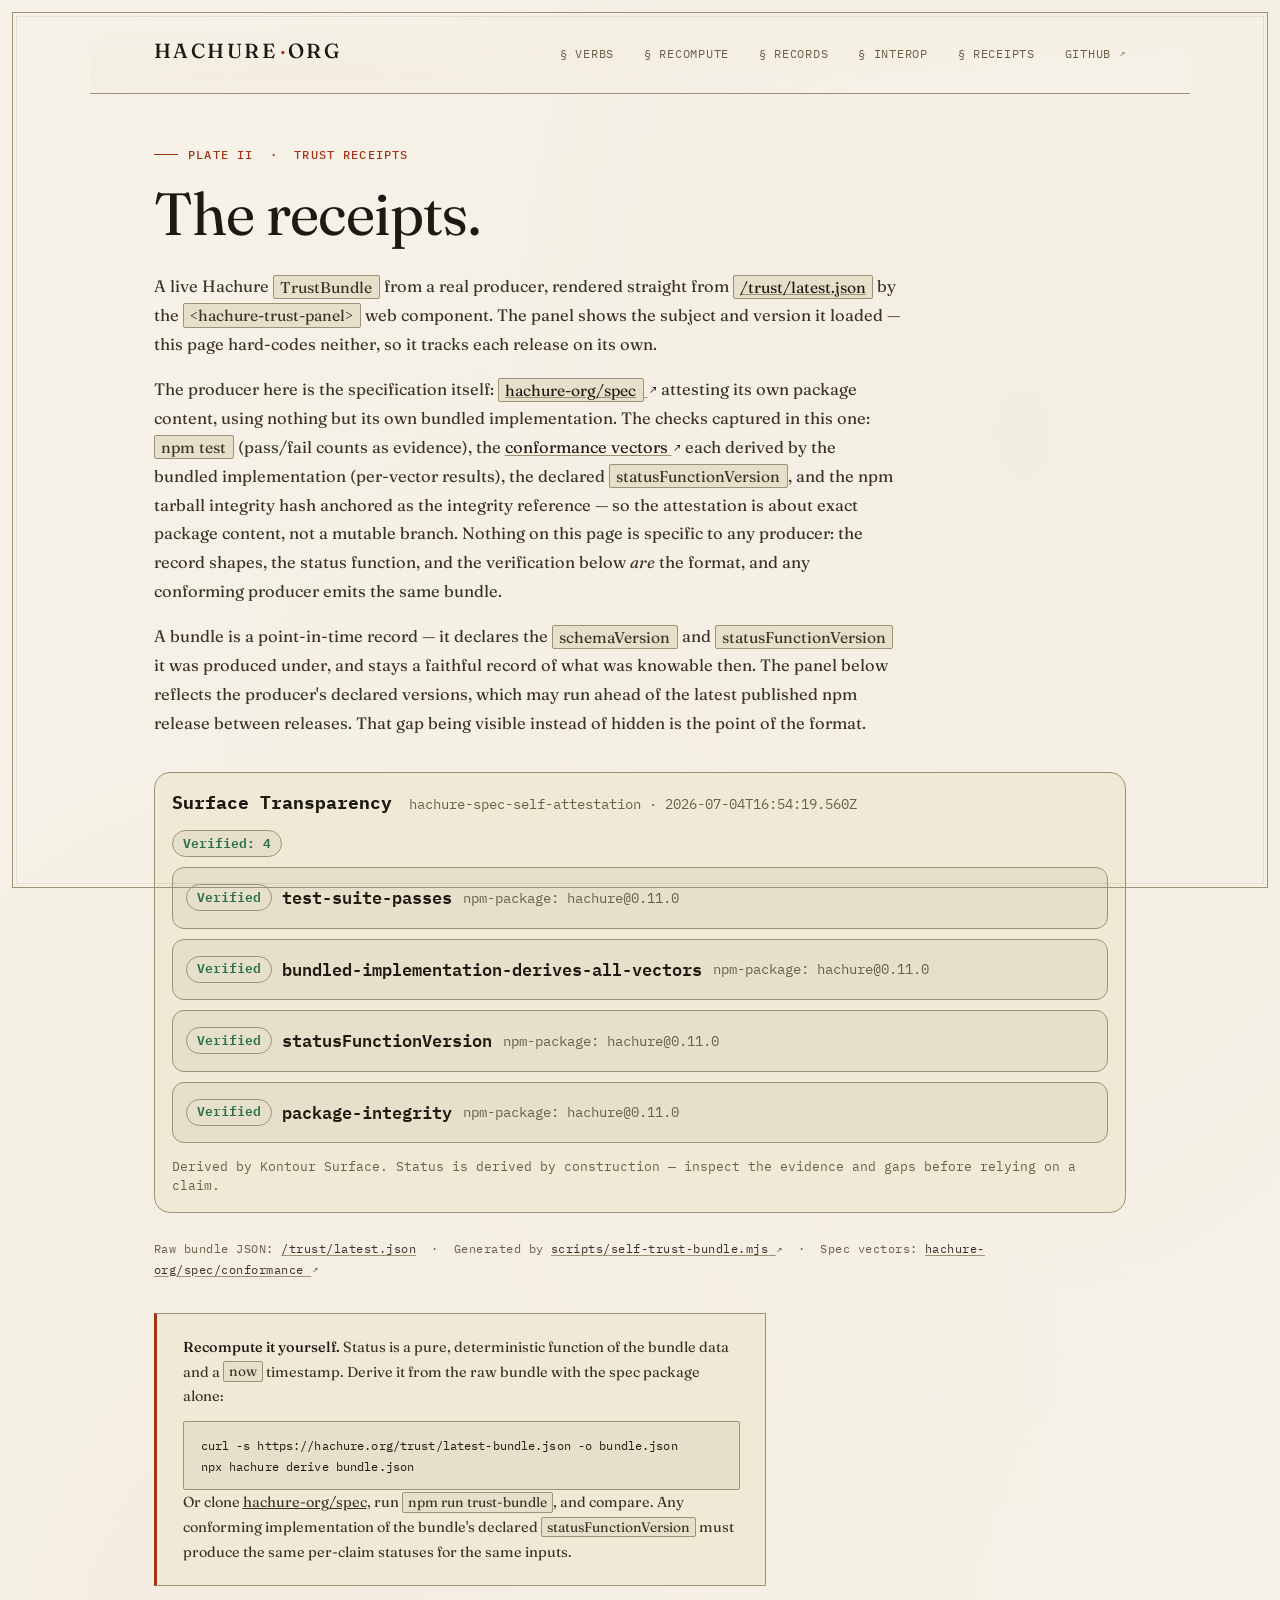
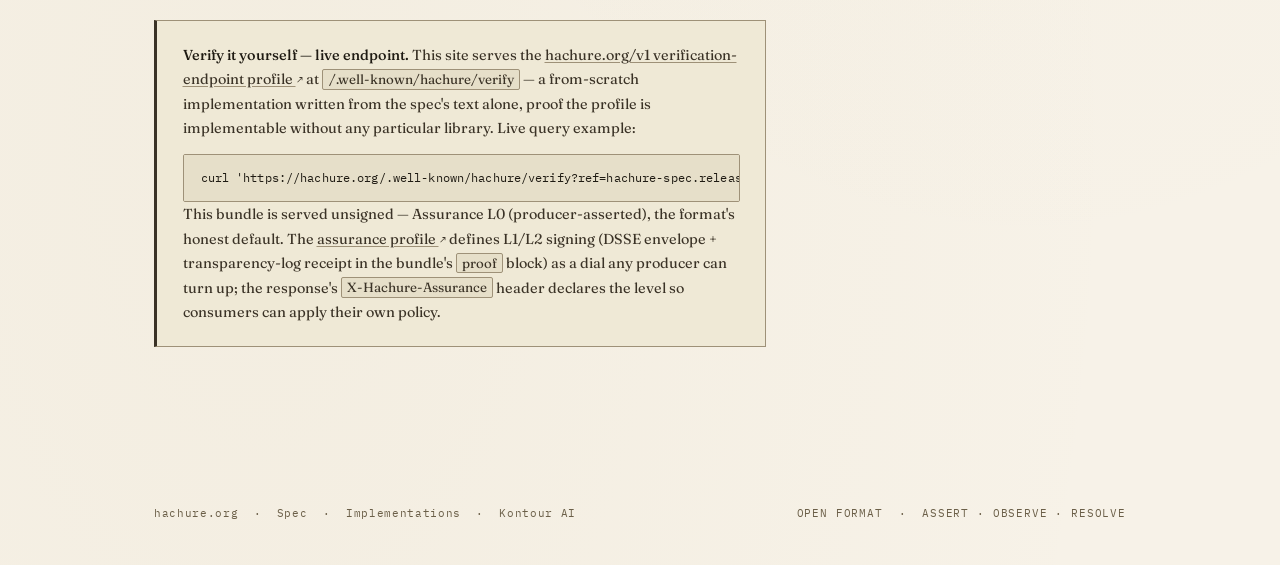
==== commit 18170d4b: "docs: honesty pass on interop cards; authorityTrace; recompute walkthrough link - Interop cards that" ====
--- a/trust.html
+++ b/trust.html
@@ -234,7 +234,7 @@
         Spec vectors: <a href="https://github.com/hachure-org/spec/tree/main/conformance" target="_blank" rel="noopener noreferrer">hachure-org/spec/conformance <span class="external-arrow" aria-hidden="true">↗</span><span class="sr-only"> opens external site</span></a>
       </p>
 
-      <div class="recompute-note" role="note">
+      <div class="recompute-note" role="note" id="recompute-demo">
         <strong>Recompute it yourself.</strong>
         Status is a pure, deterministic function of the bundle data and a <code>now</code>
         timestamp. Derive it from the raw bundle with the spec package alone:
@@ -250,7 +250,7 @@
         <strong>Verify it yourself — live endpoint.</strong>
         This site serves the
         <a href="https://github.com/hachure-org/spec/blob/main/verification-endpoint.md" target="_blank" rel="noopener noreferrer">hachure.org/v1 verification-endpoint profile <span class="external-arrow" aria-hidden="true">↗</span><span class="sr-only"> opens external site</span></a>
-        at <code>/.well-known/hachure/verify</code> — an independent implementation written
+        at <code>/.well-known/hachure/verify</code> — a from-scratch implementation written
         from the spec's text alone, proof the profile is implementable without any
         particular library.
         Live query example:
